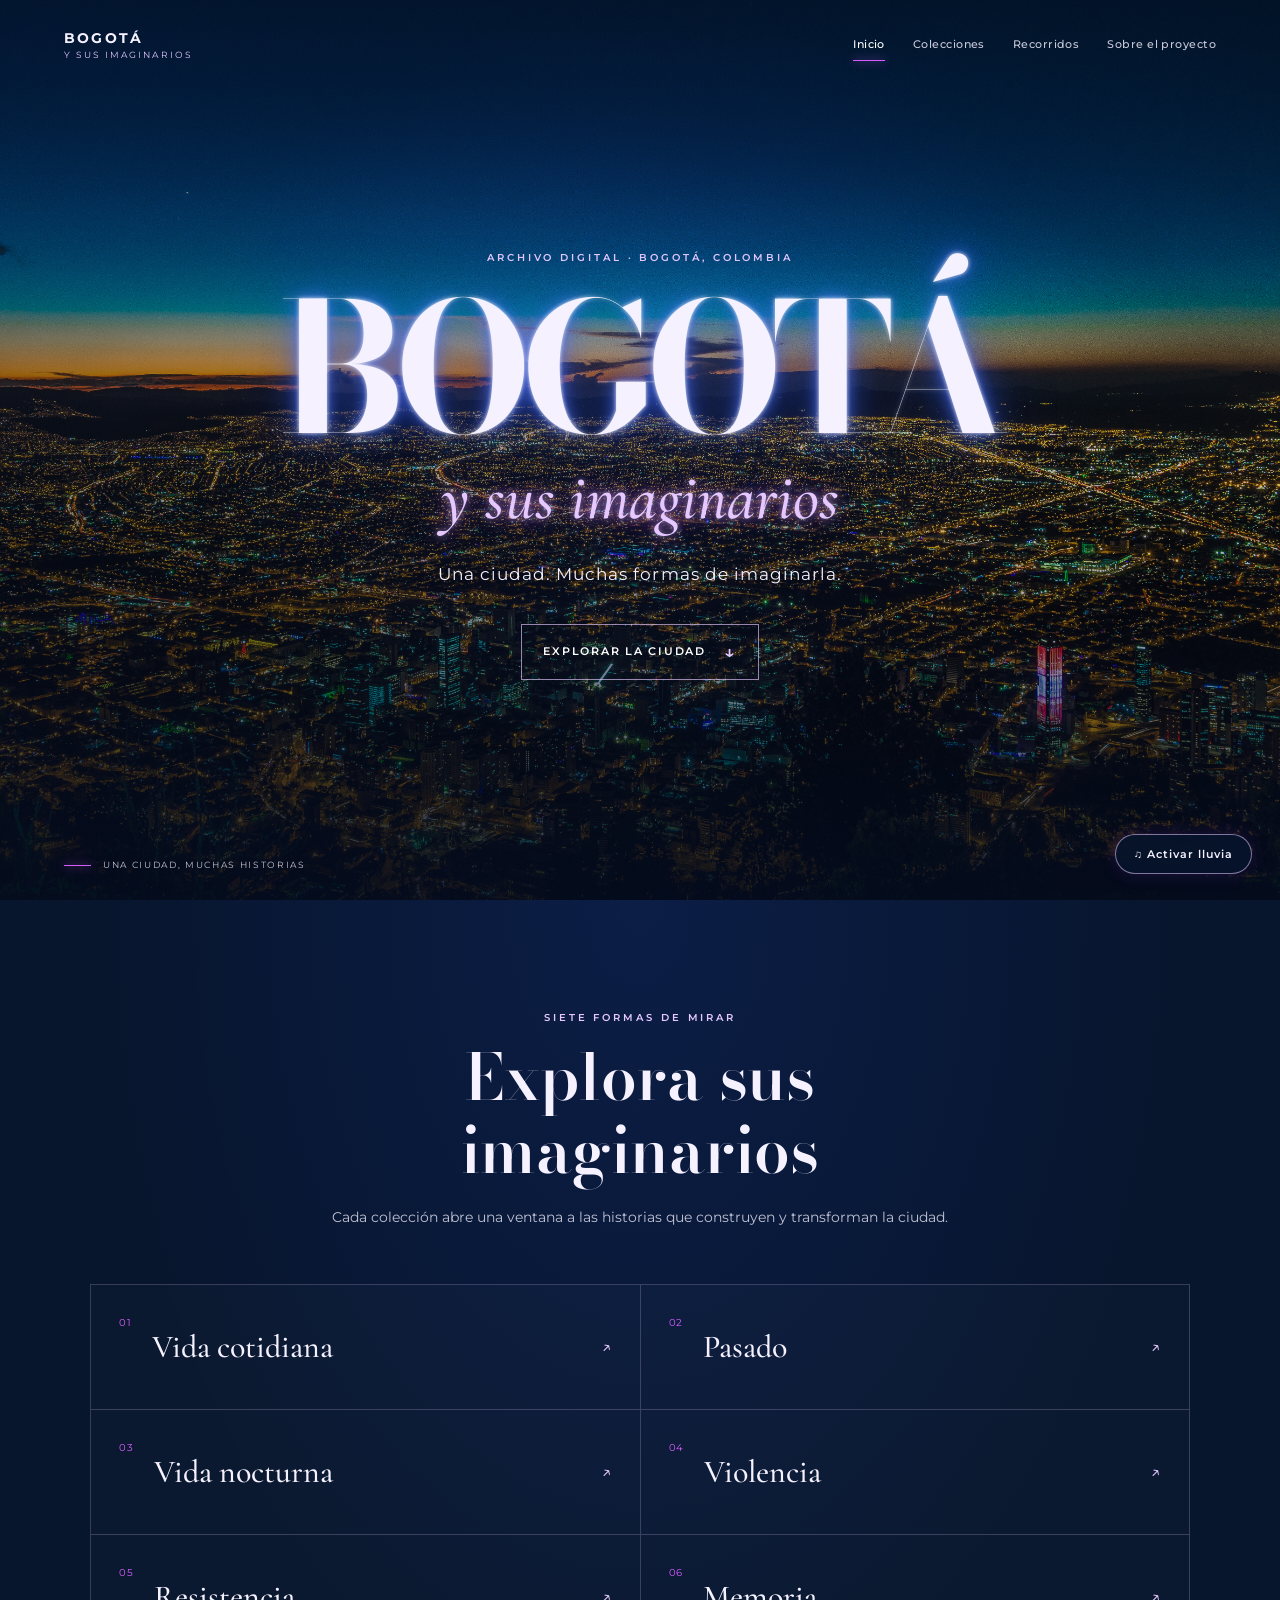
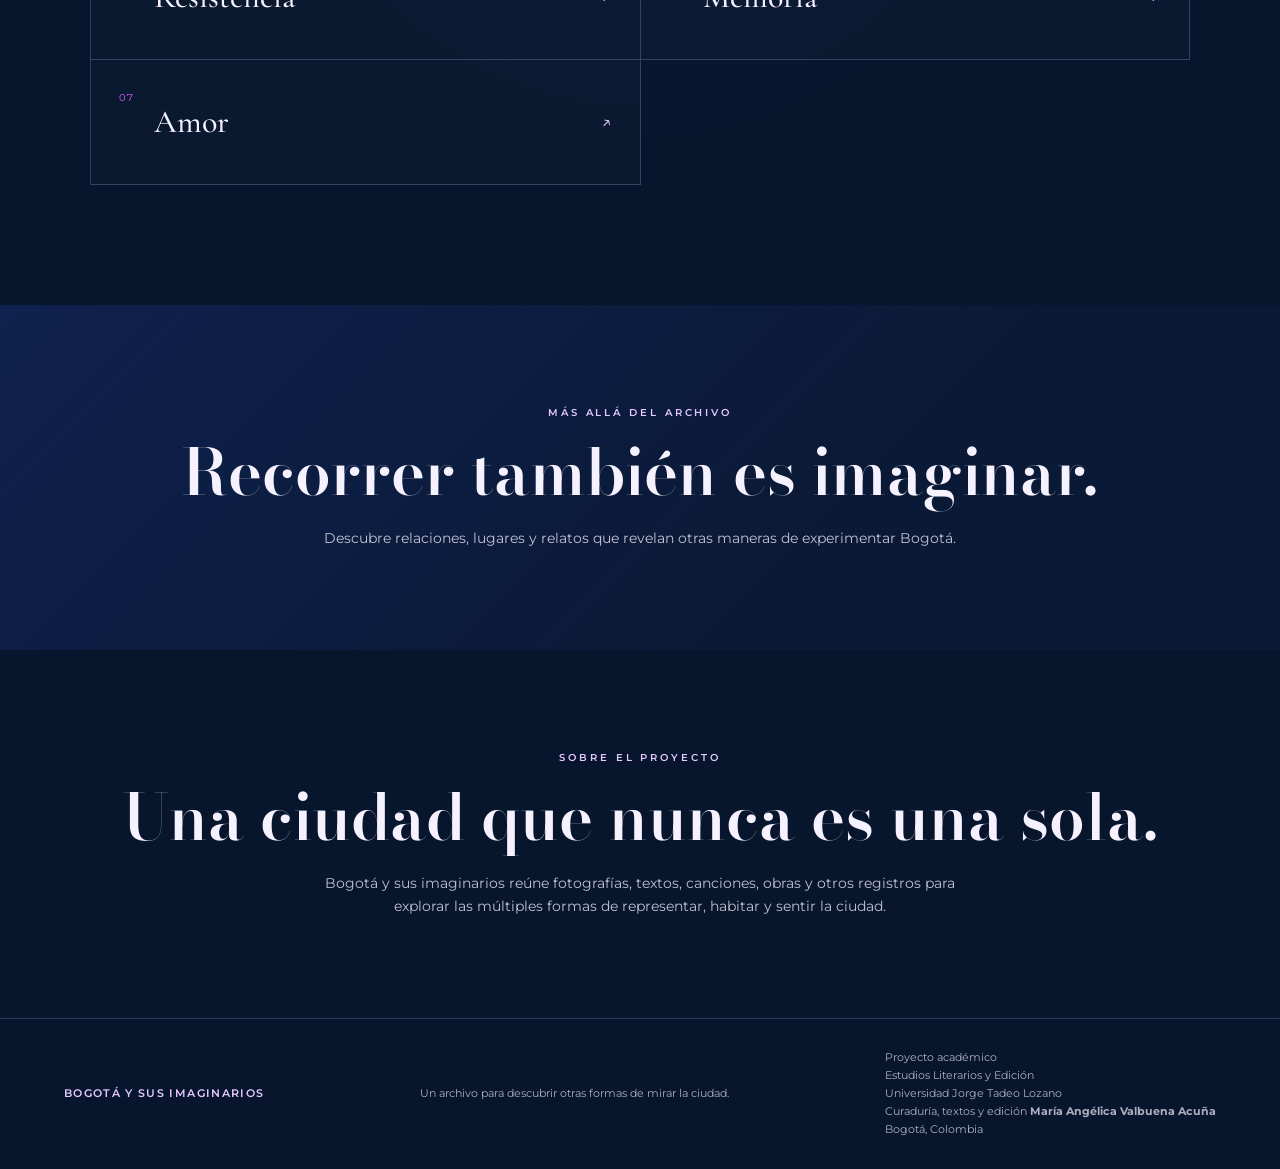
==== index.html @ 9faf03c3 "Update index.html" ====
<!DOCTYPE html>
<html lang="es">
<head>
    <meta charset="UTF-8">
    <meta name="viewport" content="width=device-width, initial-scale=1.0">

    <title>Bogotá y sus imaginarios</title>

    <meta name="description" content="Explora Bogotá a través de sus memorias, afectos, historias y formas de habitar la ciudad.">

    <link rel="stylesheet" href="style.css">
</head>

<body>

    <header class="encabezado">
        <a href="index.html" class="marca">
            BOGOTÁ <span>Y SUS IMAGINARIOS</span>
        </a>

        <nav class="navegacion" aria-label="Navegación principal">
            <a href="index.html" class="activo">Inicio</a>
            <a href="#colecciones">Colecciones</a>
            <a href="#recorridos">Recorridos</a>
            <a href="#proyecto">Sobre el proyecto</a>
        </nav>
    </header>

    <main>

        <section class="portada" aria-labelledby="titulo-principal">

            <div class="portada-contenido">

                <p class="etiqueta">ARCHIVO DIGITAL · BOGOTÁ, COLOMBIA</p>

                <h1 id="titulo-principal">BOGOTÁ</h1>

                <p class="subtitulo">y sus imaginarios</p>

                <p class="introduccion">
                    Una ciudad. Muchas formas de imaginarla.
                </p>

                <a href="#colecciones" class="explorar">
                    EXPLORAR LA CIUDAD
                    <span aria-hidden="true">↓</span>
                </a>

            </div>

            <div class="indicador">
                <span></span>
                UNA CIUDAD, MUCHAS HISTORIAS
            </div>

        </section>

        <section id="colecciones" class="seccion-colecciones">

            <div class="encabezado-seccion">
                <p class="etiqueta">SIETE FORMAS DE MIRAR</p>
                <h2>Explora sus imaginarios</h2>
                <p>
                    Cada colección abre una ventana a las historias
                    que construyen y transforman la ciudad.
                </p>
            </div>

            <div class="colecciones-grid">

                <a class="coleccion" href="vida-cotidiana.html">
                    <span class="numero">01</span>
                    <span class="nombre-coleccion">Vida cotidiana</span>
                    <span class="flecha" aria-hidden="true">↗</span>
                </a>

                <a class="coleccion" href="pasado.html">
                    <span class="numero">02</span>
                    <span class="nombre-coleccion">Pasado</span>
                    <span class="flecha" aria-hidden="true">↗</span>
                </a>

                <a class="coleccion" href="vida-nocturna.html">
                    <span class="numero">03</span>
                    <span class="nombre-coleccion">Vida nocturna</span>
                    <span class="flecha" aria-hidden="true">↗</span>
                </a>

                <a class="coleccion" href="violencia.html">
                    <span class="numero">04</span>
                    <span class="nombre-coleccion">Violencia</span>
                    <span class="flecha" aria-hidden="true">↗</span>
                </a>

                <a class="coleccion" href="resistencia.html">
                    <span class="numero">05</span>
                    <span class="nombre-coleccion">Resistencia</span>
                    <span class="flecha" aria-hidden="true">↗</span>
                </a>

                <a class="coleccion" <a href="memoria1.html" class="coleccion">
                    <span class="numero">06</span>
                    <span class="nombre-coleccion">Memoria</span>
                    <span class="flecha" aria-hidden="true">↗</span>
                </a>

                <a class="coleccion" href="https://bogotaysusimaginarios.omeka.net/collections/browse">
                    <span class="numero">07</span>
                    <span class="nombre-coleccion">Amor</span>
                    <span class="flecha" aria-hidden="true">↗</span>
                </a>

            </div>

        </section>

        <section id="recorridos" class="seccion-recorridos">
            <p class="etiqueta">MÁS ALLÁ DEL ARCHIVO</p>
            <h2>Recorrer también es imaginar.</h2>
            <p>
                Descubre relaciones, lugares y relatos que revelan
                otras maneras de experimentar Bogotá.
            </p>
        </section>

        <section id="proyecto" class="seccion-proyecto">
            <p class="etiqueta">SOBRE EL PROYECTO</p>
            <h2>Una ciudad que nunca es una sola.</h2>
            <p>
                Bogotá y sus imaginarios reúne fotografías, textos,
                canciones, obras y otros registros para explorar las
                múltiples formas de representar, habitar y sentir la ciudad.
            </p>
        </section>

    </main>

 <footer class="pie-pagina">
    <a href="index.html">BOGOTÁ Y SUS IMAGINARIOS</a>

    <p>Un archivo para descubrir otras formas de mirar la ciudad.</p>

    <div class="creditos">
        <p>Proyecto académico</p>
        <p>Estudios Literarios y Edición</p>
        <p>Universidad Jorge Tadeo Lozano</p>

        <p class="credito-autoria">
            <span>Curaduría, textos y edición</span>
            <strong>María Angélica Valbuena Acuña</strong>
        </p>

        <p class="ubicacion">Bogotá, Colombia</p>
    </div>
</footer>
<!-- Sonido ambiental de lluvia -->
<audio id="sonido-lluvia" loop>
    <source src="sonidos/lluvia-bogota.mp3" type="audio/mpeg">
    Tu navegador no puede reproducir este audio.
</audio>

<button id="boton-lluvia" class="boton-lluvia" type="button" aria-pressed="false">
    ♫ Activar lluvia
</button>

<script>
    const sonidoLluvia = document.getElementById('sonido-lluvia');
    const botonLluvia = document.getElementById('boton-lluvia');

    botonLluvia.addEventListener('click', async () => {
        if (sonidoLluvia.paused) {
            try {
                await sonidoLluvia.play();
                botonLluvia.textContent = '♫ Silenciar lluvia';
                botonLluvia.setAttribute('aria-pressed', 'true');
            } catch (error) {
                botonLluvia.textContent = 'No se pudo reproducir';
            }
        } else {
            sonidoLluvia.pause();
            botonLluvia.textContent = '♫ Activar lluvia';
            botonLluvia.setAttribute('aria-pressed', 'false');
        }
    });
</script>
</body>
</html>
---- style.css ----
@import url('https://fonts.googleapis.com/css2?family=Bodoni+Moda:wght@500;600;700;800&family=Cormorant+Garamond:ital,wght@1,400;1,500;1,600&family=Montserrat:wght@400;500;600;700&display=swap');

/* =========================
   1. PALETA Y CONFIGURACIÓN
========================= */

:root {
    --azul-noche: #07152D;
    --azul-electrico: #315BFF;
    --violeta: #A83CFF;
    --magenta: #D65CFF;
    --lila: #E5C8FF;
    --blanco-frio: #F5F1FF;
}

* {
    margin: 0;
    padding: 0;
    box-sizing: border-box;
}

html {
    scroll-behavior: smooth;
    scroll-padding-top: 90px;
}

body {
    background: var(--azul-noche);
    color: var(--blanco-frio);
    font-family: 'Montserrat', sans-serif;
    line-height: 1.6;
}

a {
    color: inherit;
    text-decoration: none;
}

::selection {
    background: var(--violeta);
    color: white;
}

/* =========================
   2. ENCABEZADO Y NAVEGACIÓN
========================= */

.encabezado {
    position: absolute;
    z-index: 10;
    top: 0;
    left: 0;
    width: 100%;
    padding: 28px 5%;
    display: flex;
    align-items: center;
    justify-content: space-between;
    gap: 30px;
}

.marca {
    display: flex;
    flex-direction: column;
    font-family: 'Montserrat', sans-serif;
    font-size: 0.85rem;
    font-weight: 700;
    letter-spacing: 0.16em;
    line-height: 1.5;
}

.marca span {
    font-size: 0.58rem;
    font-weight: 400;
    letter-spacing: 0.22em;
    color: var(--lila);
}

.navegacion {
    display: flex;
    align-items: center;
    gap: 28px;
}

.navegacion a {
    position: relative;
    font-size: 0.7rem;
    font-weight: 500;
    letter-spacing: 0.04em;
    color: var(--blanco-frio);
    opacity: 0.82;
    transition: color 0.3s ease, opacity 0.3s ease;
}

.navegacion a:hover,
.navegacion a.activo {
    color: white;
    opacity: 1;
}

.navegacion a::after {
    content: '';
    position: absolute;
    bottom: -7px;
    left: 0;
    width: 0;
    height: 1px;
    background: var(--magenta);
    box-shadow: 0 0 8px var(--magenta);
    transition: width 0.3s ease;
}

.navegacion a:hover::after,
.navegacion a.activo::after {
    width: 100%;
}

/* =========================
   3. PORTADA PRINCIPAL
========================= */

.portada {
    position: relative;
    isolation: isolate;
    min-height: 720px;
    height: 100svh;
    max-height: 1100px;
    overflow: hidden;
    display: flex;
    align-items: center;
    justify-content: center;
    padding: 130px 5% 100px;
    background-color: var(--azul-noche);

    /* Sustituiremos esta ruta por el archivo
       de la fotografía que guardes en GitHub. */
    background-image:
        linear-gradient(
            180deg,
            rgba(4, 12, 31, 0.48) 0%,
            rgba(4, 12, 31, 0.15) 38%,
            rgba(4, 12, 31, 0.32) 65%,
            rgba(4, 12, 31, 0.88) 100%
        ),
        linear-gradient(
            90deg,
            rgba(4, 12, 31, 0.30),
            transparent 75%
        ),
        url("imgs/portada.jpg");

    background-position: center, center, center 55%;
    background-repeat: no-repeat;
    background-size: cover;
}

.portada::before {
    content: '';
    position: absolute;
    z-index: -1;
    inset: 0;
    pointer-events: none;
    background:
        radial-gradient(
            ellipse at 50% 43%,
            rgba(49, 91, 255, 0.10),
            transparent 52%
        );
}

.portada-contenido {
    position: relative;
    width: 100%;
    max-width: 1200px;
    text-align: center;
    animation: aparecer 1.2s ease both;
}

.etiqueta {
    font-size: 0.65rem;
    font-weight: 600;
    letter-spacing: 0.28em;
    text-transform: uppercase;
    color: var(--lila);
}

.portada .etiqueta {
    margin-bottom: 16px;
}

/* =========================
   4. TÍTULO Y LUMINOSIDAD
========================= */

.portada h1 {
    font-family: 'Bodoni Moda', serif;
    font-size: clamp(5rem, 14vw, 13rem);
    font-weight: 700;
    line-height: 0.95;
    letter-spacing: -0.055em;
    color: #F5F1FF;

    text-shadow:
        0 0 4px rgba(255, 255, 255, 0.85),
        0 0 14px rgba(85, 123, 255, 0.8),
        0 0 35px rgba(49, 91, 255, 0.6),
        0 0 75px rgba(49, 91, 255, 0.25);
}

.subtitulo {
    margin-top: 10px;
    font-family: 'Cormorant Garamond', serif;
    font-size: clamp(2.2rem, 5vw, 4.8rem);
    font-style: italic;
    font-weight: 500;
    line-height: 1.1;
    color: var(--lila);

    text-shadow:
        0 0 7px rgba(229, 200, 255, 0.6),
        0 0 20px rgba(214, 92, 255, 0.55),
        0 0 42px rgba(168, 60, 255, 0.3);
}

.introduccion {
    margin-top: 28px;
    font-size: clamp(0.85rem, 1.4vw, 1.05rem);
    letter-spacing: 0.06em;
    color: var(--blanco-frio);
    text-shadow: 0 2px 12px rgba(0, 0, 0, 0.8);
}

.explorar {
    display: inline-flex;
    align-items: center;
    gap: 18px;
    margin-top: 36px;
    padding: 13px 21px;
    border: 1px solid rgba(229, 200, 255, 0.65);
    color: white;
    font-size: 0.68rem;
    font-weight: 600;
    letter-spacing: 0.16em;
    transition:
        background 0.3s ease,
        border-color 0.3s ease,
        box-shadow 0.3s ease,
        transform 0.3s ease;
}

.explorar span {
    font-size: 1.1rem;
    color: var(--lila);
}

.explorar:hover {
    background: rgba(49, 91, 255, 0.18);
    border-color: var(--magenta);
    box-shadow: 0 0 24px rgba(49, 91, 255, 0.28);
    transform: translateY(-3px);
}

.indicador {
    position: absolute;
    bottom: 27px;
    left: 5%;
    display: flex;
    align-items: center;
    gap: 12px;
    font-size: 0.58rem;
    letter-spacing: 0.18em;
    color: rgba(245, 241, 255, 0.8);
}

.indicador span {
    display: block;
    width: 27px;
    height: 1px;
    background: var(--magenta);
    box-shadow: 0 0 8px var(--magenta);
}

/* =========================
   5. COLECCIONES
========================= */

.seccion-colecciones {
    position: relative;
    padding: 110px 7% 120px;
    background:
        radial-gradient(
            ellipse at 50% 0%,
            rgba(49, 91, 255, 0.12),
            transparent 60%
        ),
        var(--azul-noche);
}

.encabezado-seccion {
    max-width: 720px;
    margin: 0 auto 55px;
    text-align: center;
}

.encabezado-seccion h2,
.seccion-recorridos h2,
.seccion-proyecto h2 {
    margin-top: 14px;
    font-family: 'Bodoni Moda', serif;
    font-size: clamp(2.2rem, 5vw, 4rem);
    font-weight: 600;
    line-height: 1.15;
}

.encabezado-seccion > p:last-child,
.seccion-recorridos > p:last-child,
.seccion-proyecto > p:last-child {
    margin-top: 18px;
    color: rgba(245, 241, 255, 0.78);
    font-size: 0.9rem;
}

.colecciones-grid {
    display: grid;
    grid-template-columns: repeat(2, minmax(0, 1fr));
    max-width: 1100px;
    margin: 0 auto;
    border-top: 1px solid rgba(229, 200, 255, 0.22);
    border-left: 1px solid rgba(229, 200, 255, 0.22);
}

.coleccion {
    position: relative;
    min-height: 125px;
    padding: 25px 28px;
    display: flex;
    align-items: center;
    gap: 20px;
    border-right: 1px solid rgba(229, 200, 255, 0.22);
    border-bottom: 1px solid rgba(229, 200, 255, 0.22);
    background: rgba(255, 255, 255, 0.015);
    transition:
        background 0.3s ease,
        box-shadow 0.3s ease;
}

.coleccion:hover {
    background: rgba(49, 91, 255, 0.12);
    box-shadow: inset 0 0 25px rgba(49, 91, 255, 0.08);
}

.numero {
    align-self: flex-start;
    padding-top: 5px;
    font-size: 0.62rem;
    letter-spacing: 0.1em;
    color: var(--magenta);
}

.nombre-coleccion {
    font-family: 'Cormorant Garamond', serif;
    font-size: clamp(1.4rem, 2.5vw, 2rem);
    font-weight: 500;
}

.flecha {
    margin-left: auto;
    color: var(--lila);
    font-size: 1.1rem;
    transition: transform 0.3s ease, color 0.3s ease;
}

.coleccion:hover .flecha {
    color: white;
    transform: translate(3px, -3px);
}

/* =========================
   6. RECORRIDOS Y PROYECTO
========================= */

.seccion-recorridos,
.seccion-proyecto {
    padding: 100px 8%;
    text-align: center;
}

.seccion-recorridos {
    background:
        linear-gradient(
            135deg,
            rgba(49, 91, 255, 0.12),
            transparent 65%
        ),
        #0A1935;
}

.seccion-recorridos > p:last-child,
.seccion-proyecto > p:last-child {
    max-width: 650px;
    margin-right: auto;
    margin-left: auto;
}

.seccion-proyecto {
    background: var(--azul-noche);
}

/* =========================
   7. PIE DE PÁGINA
========================= */

.pie-pagina {
    padding: 30px 5%;
    border-top: 1px solid rgba(229, 200, 255, 0.18);
    display: flex;
    align-items: center;
    justify-content: space-between;
    gap: 20px;
    flex-wrap: wrap;
    color: rgba(245, 241, 255, 0.7);
    font-size: 0.7rem;
}

.pie-pagina a {
    font-weight: 600;
    letter-spacing: 0.12em;
    color: var(--lila);
}

/* =========================
   8. ANIMACIÓN Y ACCESIBILIDAD
========================= */

@keyframes aparecer {
    from {
        opacity: 0;
        transform: translateY(18px);
    }

    to {
        opacity: 1;
        transform: translateY(0);
    }
}

@media (prefers-reduced-motion: reduce) {
    *,
    *::before,
    *::after {
        scroll-behavior: auto !important;
        animation: none !important;
        transition: none !important;
    }
}

/* =========================
   9. DISEÑO PARA TABLET Y MÓVIL
========================= */

@media (max-width: 850px) {
    .encabezado {
        align-items: flex-start;
        flex-direction: column;
        gap: 20px;
        padding: 22px 5%;
    }

    .navegacion {
        flex-wrap: wrap;
        gap: 13px 22px;
    }

    .navegacion a {
        font-size: 0.65rem;
    }

    .portada {
        min-height: 680px;
        padding-top: 170px;
        background-position: center, center, 58% center;
    }

    .portada h1 {
        font-size: clamp(4rem, 15vw, 8rem);
    }

    .colecciones-grid {
        grid-template-columns: 1fr;
    }

    .seccion-colecciones {
        padding: 80px 5%;
    }
}

@media (max-width: 480px) {
    .marca {
        font-size: 0.78rem;
    }

    .marca span {
        font-size: 0.52rem;
    }

    .navegacion {
        gap: 12px 16px;
    }

    .portada {
        min-height: 650px;
        height: 92svh;
        padding-right: 5%;
        padding-left: 5%;
        background-position: center, center, 60% center;
    }

    .portada h1 {
        font-size: clamp(3.5rem, 16vw, 5.5rem);
        letter-spacing: -0.06em;
    }

    .subtitulo {
        font-size: clamp(2rem, 8vw, 2.8rem);
    }

    .portada .etiqueta {
        font-size: 0.55rem;
        letter-spacing: 0.16em;
    }

    .introduccion {
        font-size: 0.8rem;
    }

    .indicador {
        left: 5%;
        font-size: 0.5rem;
    }

    .coleccion {
        min-height: 100px;
        padding: 20px 17px;
        gap: 14px;
    }

    .pie-pagina {
        flex-direction: column;
        align-items: flex-start;
    }
}
/* Botón para activar y silenciar la lluvia */
.boton-lluvia {
    position: fixed;
    right: 28px;
    bottom: 26px;
    z-index: 1000;

    padding: 12px 18px;
    border: 1px solid rgba(229, 200, 255, 0.55);
    border-radius: 30px;

    background: rgba(7, 21, 45, 0.85);
    color: #F5F1FF;

    font-family: 'Montserrat', sans-serif;
    font-size: 11px;
    font-weight: 600;
    letter-spacing: 1px;

    cursor: pointer;
    backdrop-filter: blur(10px);
    box-shadow: 0 0 18px rgba(168, 60, 255, 0.15);

    transition: background 0.3s ease,
                box-shadow 0.3s ease,
                border-color 0.3s ease;
}

.boton-lluvia:hover {
    background: rgba(49, 91, 255, 0.25);
    border-color: #D65CFF;
    box-shadow: 0 0 22px rgba(168, 60, 255, 0.35);
}

.boton-lluvia:focus-visible {
    outline: 2px solid #E5C8FF;
    outline-offset: 4px;
}

@media (max-width: 600px) {
    .boton-lluvia {
        right: 16px;
        bottom: 16px;
        padding: 11px 15px;
        font-size: 10px;
    }
}
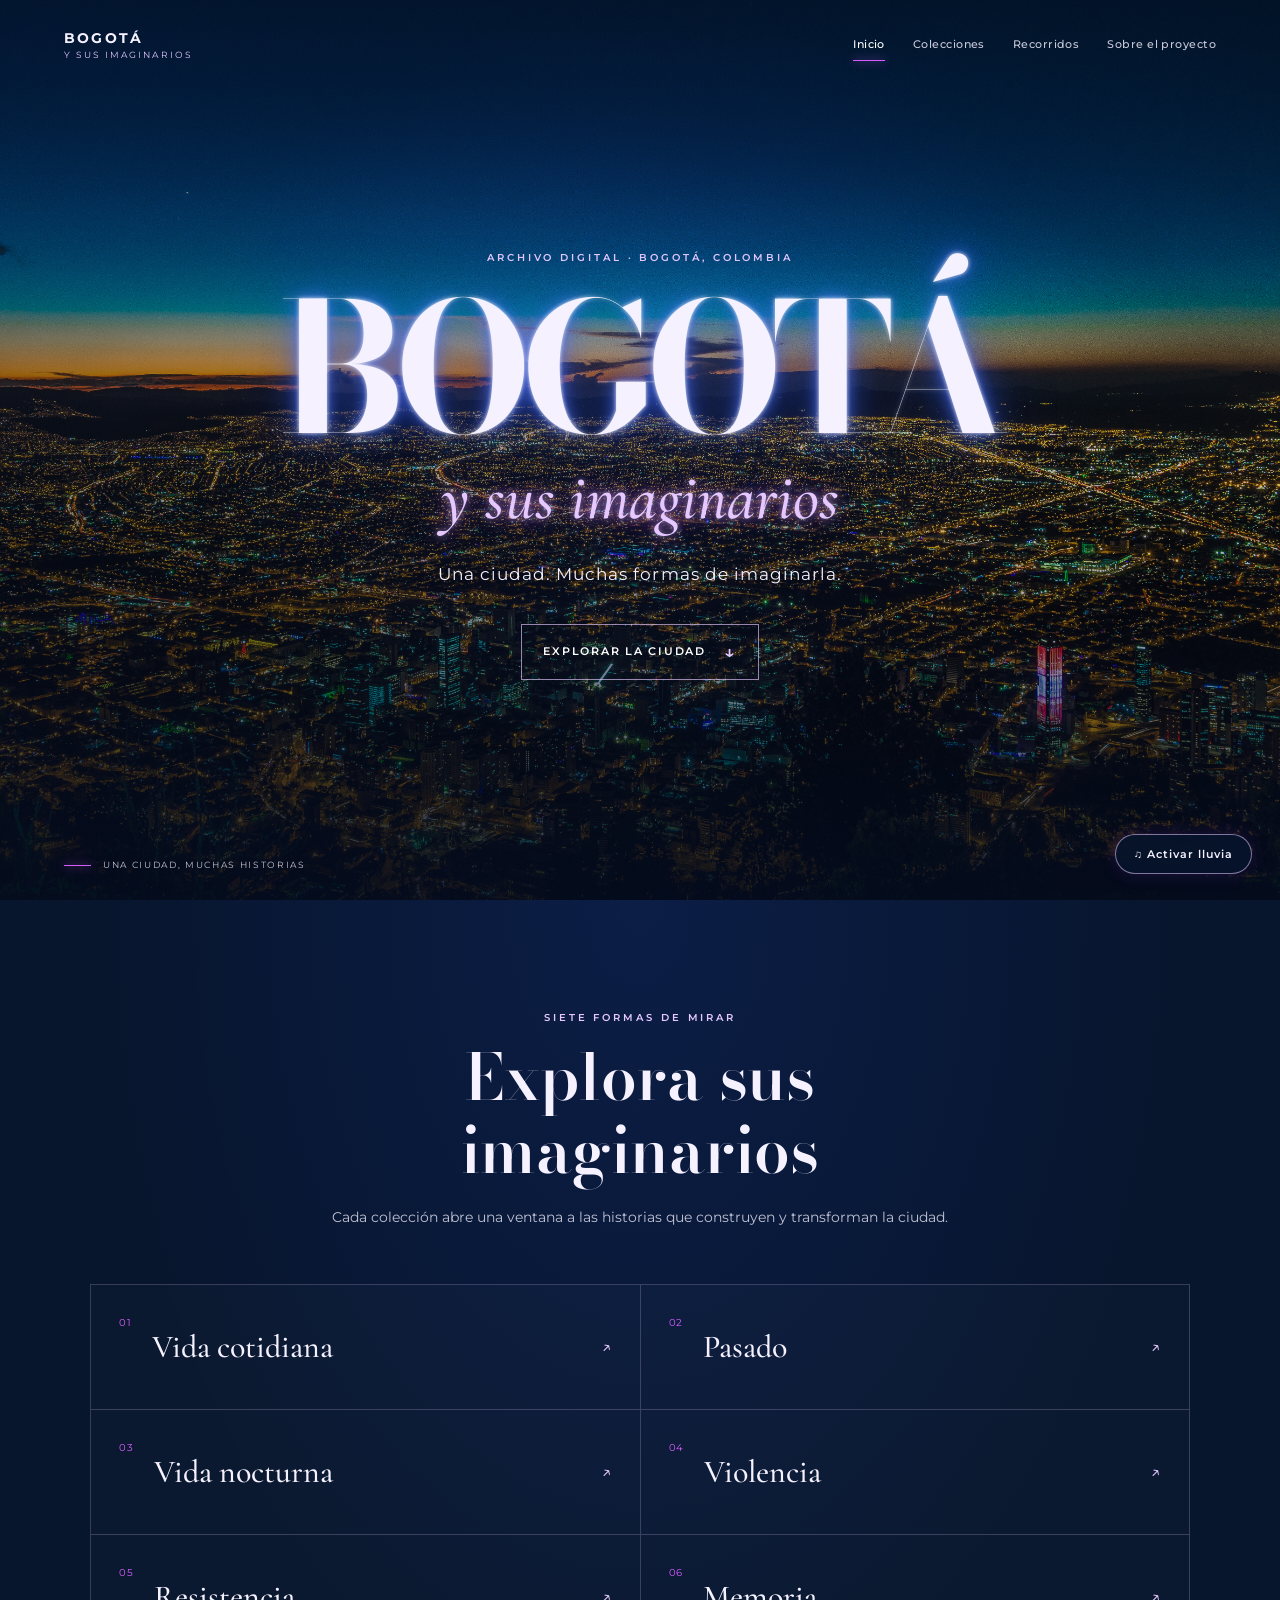
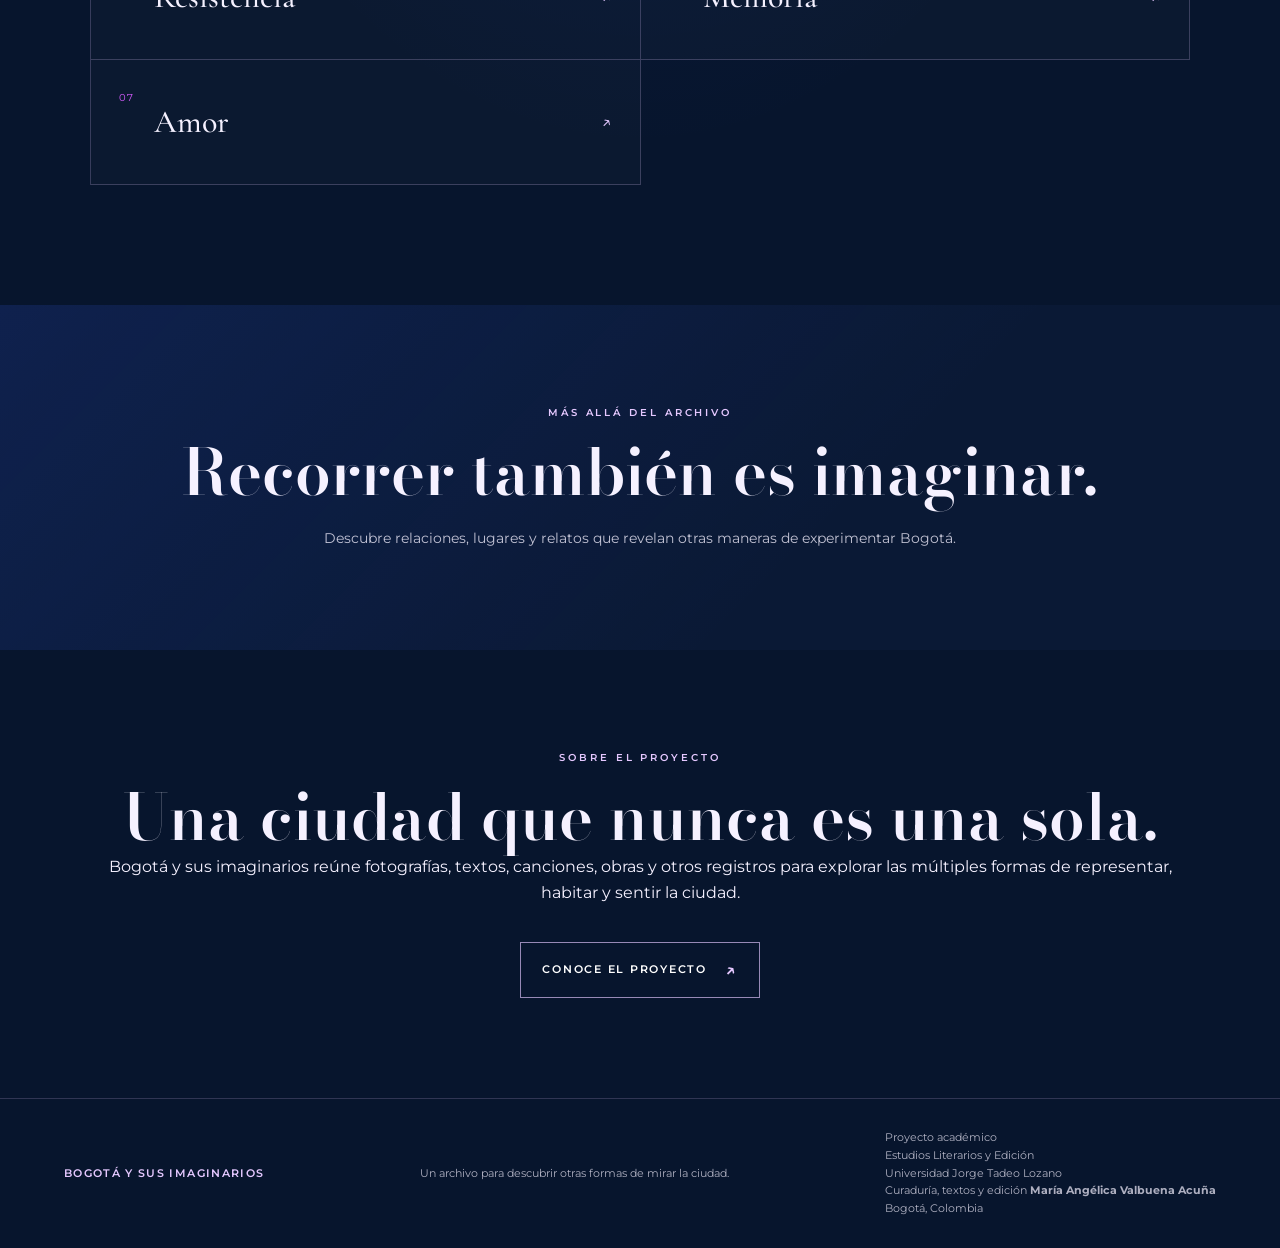
==== commit 4c0fb667: "Update index.html" ====
--- a/index.html
+++ b/index.html
@@ -23,7 +23,7 @@
             <a href="index.html" class="activo">Inicio</a>
             <a href="#colecciones">Colecciones</a>
             <a href="#recorridos">Recorridos</a>
-            <a href="#proyecto">Sobre el proyecto</a>
+            <a href="sobre-el-proyecto.html">Sobre el proyecto</a>
         </nav>
     </header>
 
@@ -100,13 +100,13 @@
                     <span class="flecha" aria-hidden="true">↗</span>
                 </a>
 
-                <a class="coleccion" <a href="memoria1.html" class="coleccion">
+                <a class="coleccion" href="memoria.html">
                     <span class="numero">06</span>
                     <span class="nombre-coleccion">Memoria</span>
                     <span class="flecha" aria-hidden="true">↗</span>
                 </a>
 
-                <a class="coleccion" href="https://bogotaysusimaginarios.omeka.net/collections/browse">
+                <a class="coleccion" href="amor.html">
                     <span class="numero">07</span>
                     <span class="nombre-coleccion">Amor</span>
                     <span class="flecha" aria-hidden="true">↗</span>
@@ -125,15 +125,20 @@
             </p>
         </section>
 
-        <section id="proyecto" class="seccion-proyecto">
-            <p class="etiqueta">SOBRE EL PROYECTO</p>
-            <h2>Una ciudad que nunca es una sola.</h2>
-            <p>
-                Bogotá y sus imaginarios reúne fotografías, textos,
-                canciones, obras y otros registros para explorar las
-                múltiples formas de representar, habitar y sentir la ciudad.
-            </p>
-        </section>
+       <section id="proyecto" class="seccion-proyecto">
+    <p class="etiqueta">SOBRE EL PROYECTO</p>
+    <h2>Una ciudad que nunca es una sola.</h2>
+    <p>
+        Bogotá y sus imaginarios reúne fotografías, textos,
+        canciones, obras y otros registros para explorar las
+        múltiples formas de representar, habitar y sentir la ciudad.
+    </p>
+
+    <a href="sobre-el-proyecto.html" class="explorar">
+        CONOCE EL PROYECTO
+        <span aria-hidden="true">↗</span>
+    </a>
+</section>
 
     </main>
 
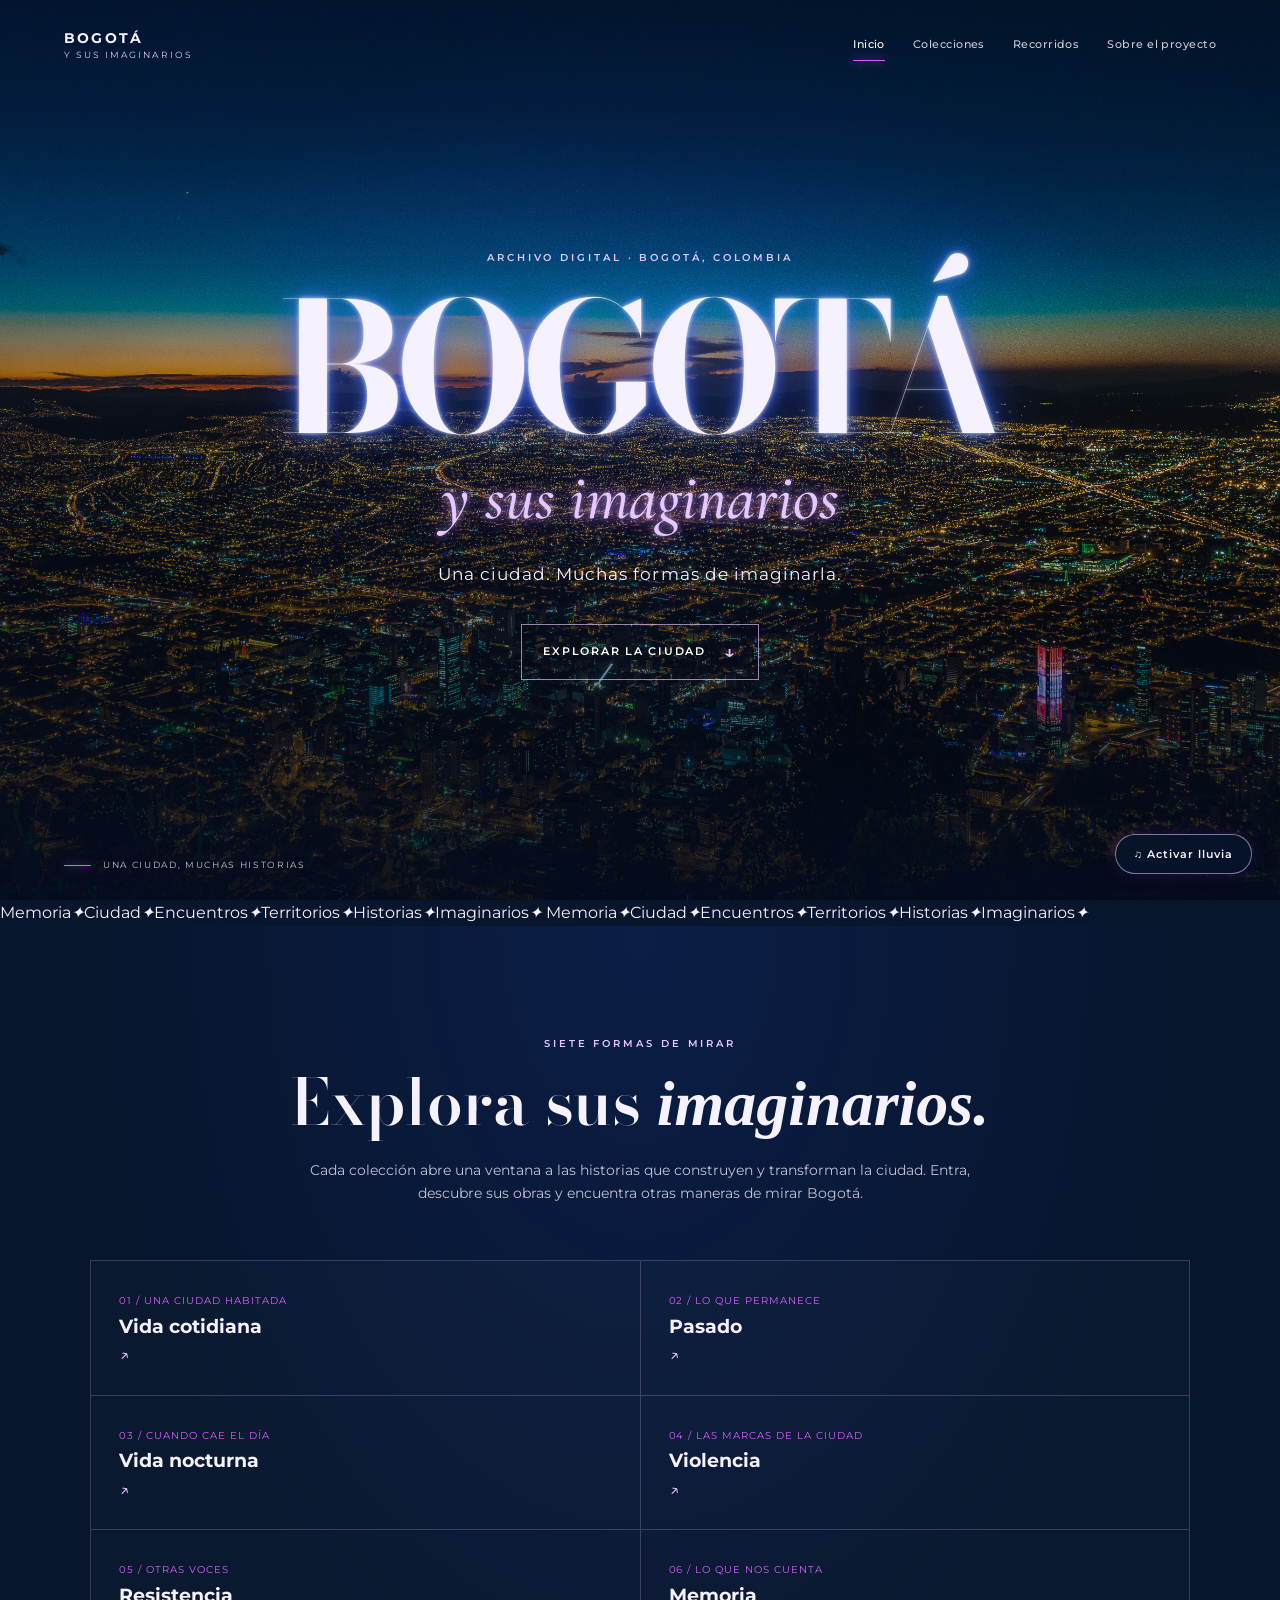
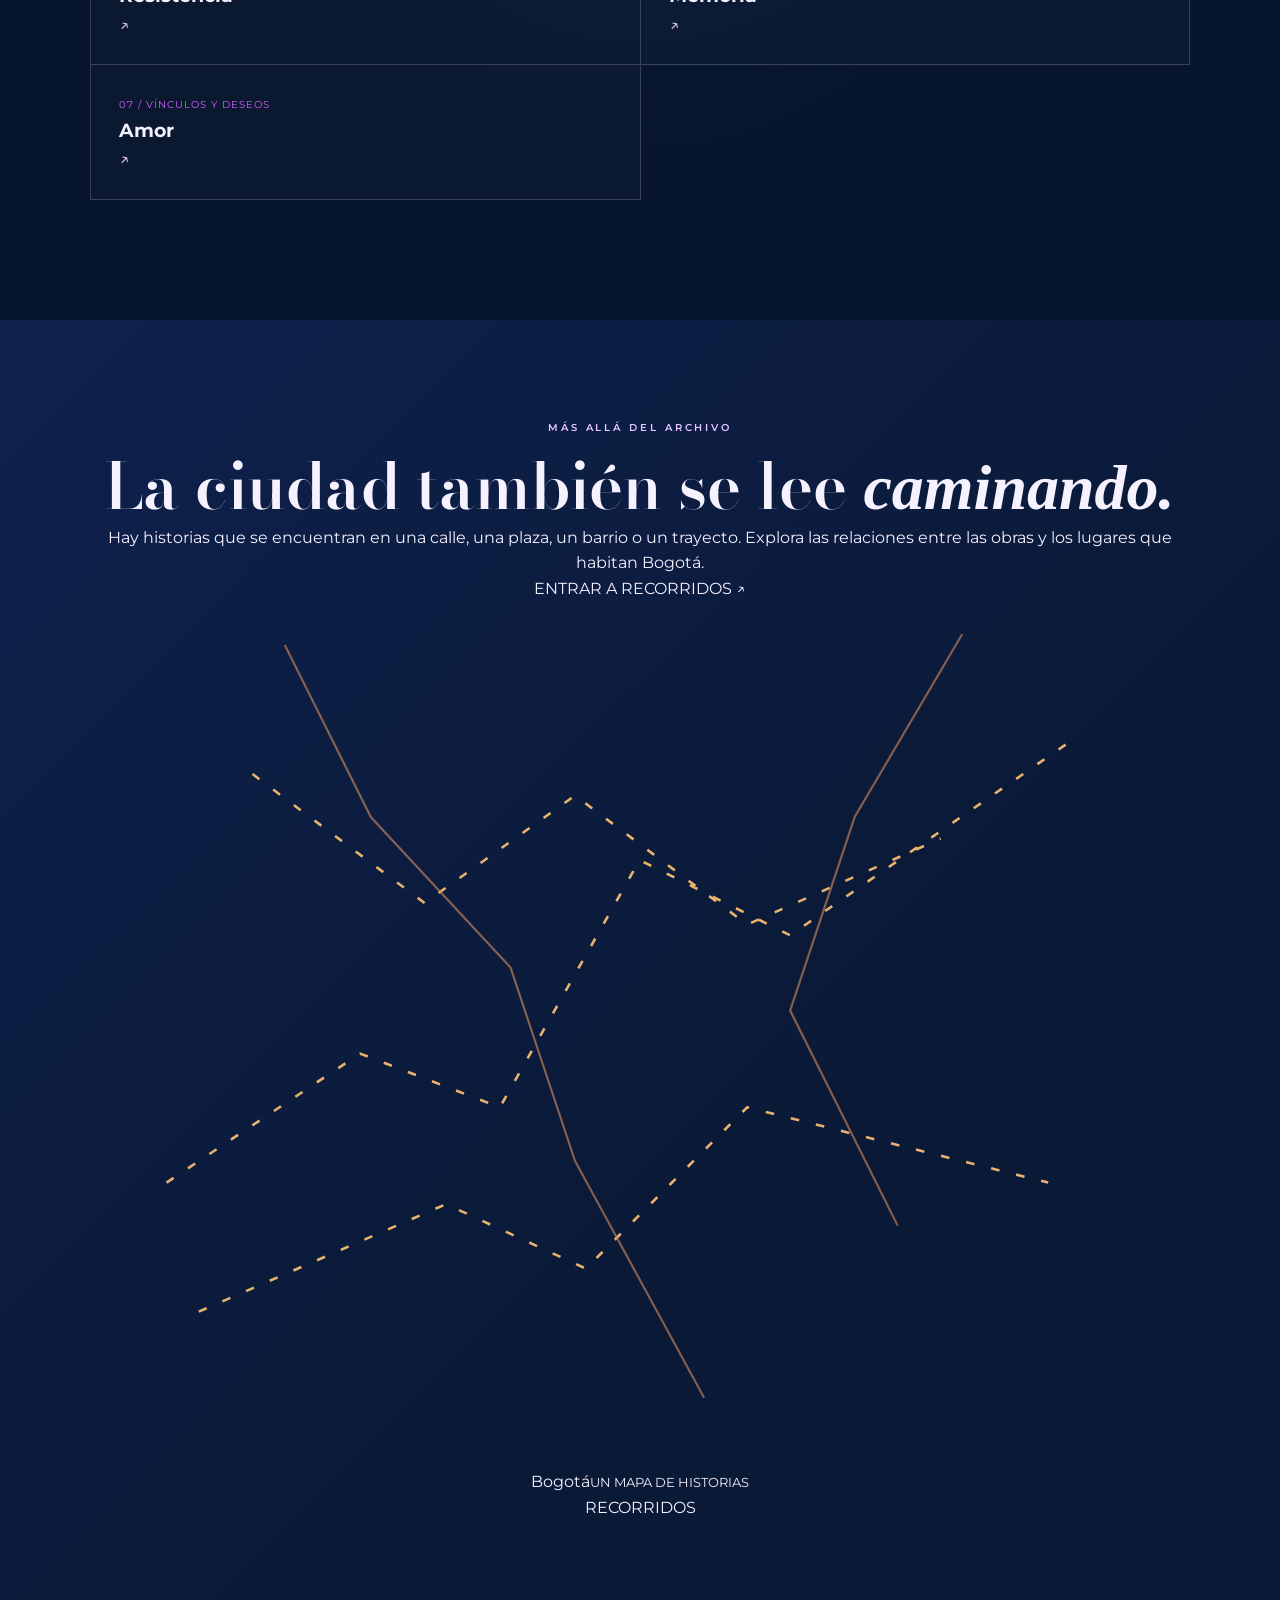
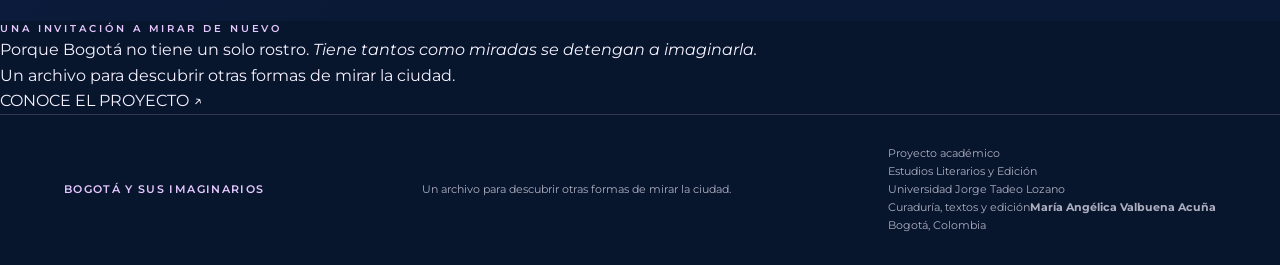
==== commit f6c8fe77: "Update index.html" ====
--- a/index.html
+++ b/index.html
@@ -1,194 +1,170 @@
-
 <!DOCTYPE html>
 <html lang="es">
 <head>
     <meta charset="UTF-8">
     <meta name="viewport" content="width=device-width, initial-scale=1.0">
-
     <title>Bogotá y sus imaginarios</title>
-
     <meta name="description" content="Explora Bogotá a través de sus memorias, afectos, historias y formas de habitar la ciudad.">
-
     <link rel="stylesheet" href="style.css">
 </head>
-
 <body>
 
-    <header class="encabezado">
-        <a href="index.html" class="marca">
-            BOGOTÁ <span>Y SUS IMAGINARIOS</span>
-        </a>
+<header class="encabezado">
+    <a href="index.html" class="marca">BOGOTÁ <span>Y SUS IMAGINARIOS</span></a>
 
-        <nav class="navegacion" aria-label="Navegación principal">
-            <a href="index.html" class="activo">Inicio</a>
-            <a href="#colecciones">Colecciones</a>
-            <a href="#recorridos">Recorridos</a>
-            <a href="sobre-el-proyecto.html">Sobre el proyecto</a>
-        </nav>
-    </header>
+    <nav class="navegacion" aria-label="Navegación principal">
+        <a href="index.html" class="activo">Inicio</a>
+        <a href="#colecciones">Colecciones</a>
+        <a href="recorridos.html">Recorridos</a>
+        <a href="sobre-el-proyecto.html">Sobre el proyecto</a>
+    </nav>
 
-    <main>
+    <button id="boton-lluvia" class="boton-lluvia" type="button" aria-pressed="false">
+        <span aria-hidden="true">♫</span> <span class="texto-lluvia">Activar lluvia</span>
+    </button>
+</header>
 
-        <section class="portada" aria-labelledby="titulo-principal">
+<main>
+    <section class="portada" aria-labelledby="titulo-principal">
+        <div class="portada-contenido">
+            <p class="etiqueta">ARCHIVO DIGITAL · BOGOTÁ, COLOMBIA</p>
+            <h1 id="titulo-principal">BOGOTÁ</h1>
+            <p class="subtitulo">y sus imaginarios</p>
+            <p class="introduccion">Una ciudad. Muchas formas de imaginarla.</p>
+            <a href="#colecciones" class="explorar">EXPLORAR LA CIUDAD <span aria-hidden="true">↓</span></a>
+        </div>
+        <div class="indicador"><span></span> UNA CIUDAD, MUCHAS HISTORIAS</div>
+    </section>
 
-            <div class="portada-contenido">
+    <div class="franja-palabras" aria-hidden="true">
+        <div class="franja-contenido">
+            <span>Memoria</span><i>✦</i><span>Ciudad</span><i>✦</i><span>Encuentros</span><i>✦</i><span>Territorios</span><i>✦</i><span>Historias</span><i>✦</i><span>Imaginarios</span><i>✦</i>
+            <span>Memoria</span><i>✦</i><span>Ciudad</span><i>✦</i><span>Encuentros</span><i>✦</i><span>Territorios</span><i>✦</i><span>Historias</span><i>✦</i><span>Imaginarios</span><i>✦</i>
+        </div>
+    </div>
 
-                <p class="etiqueta">ARCHIVO DIGITAL · BOGOTÁ, COLOMBIA</p>
-
-                <h1 id="titulo-principal">BOGOTÁ</h1>
-
-                <p class="subtitulo">y sus imaginarios</p>
-
-                <p class="introduccion">
-                    Una ciudad. Muchas formas de imaginarla.
-                </p>
-
-                <a href="#colecciones" class="explorar">
-                    EXPLORAR LA CIUDAD
-                    <span aria-hidden="true">↓</span>
-                </a>
-
-            </div>
-
-            <div class="indicador">
-                <span></span>
-                UNA CIUDAD, MUCHAS HISTORIAS
-            </div>
-
-        </section>
-
-        <section id="colecciones" class="seccion-colecciones">
-
-            <div class="encabezado-seccion">
-                <p class="etiqueta">SIETE FORMAS DE MIRAR</p>
-                <h2>Explora sus imaginarios</h2>
-                <p>
-                    Cada colección abre una ventana a las historias
-                    que construyen y transforman la ciudad.
-                </p>
+    <section id="colecciones" class="seccion-colecciones">
+        <div class="contenedor">
+            <div class="encabezado-seccion aparecer">
+                <div>
+                    <p class="etiqueta">SIETE FORMAS DE MIRAR</p>
+                    <h2>Explora sus <em>imaginarios.</em></h2>
+                </div>
+                <p class="texto-intro-seccion">Cada colección abre una ventana a las historias que construyen y transforman la ciudad. Entra, descubre sus obras y encuentra otras maneras de mirar Bogotá.</p>
             </div>
 
             <div class="colecciones-grid">
+                <a class="coleccion coleccion-1 aparecer" href="vida-cotidiana.html" data-palabra="Ritmos">
+                    <div class="contenido-coleccion"><div><span class="numero">01 / UNA CIUDAD HABITADA</span><h3>Vida cotidiana</h3></div><span class="flecha" aria-hidden="true">↗</span></div>
+                </a>
+                <a class="coleccion coleccion-2 aparecer" href="pasado.html" data-palabra="Huellas">
+                    <div class="contenido-coleccion"><div><span class="numero">02 / LO QUE PERMANECE</span><h3>Pasado</h3></div><span class="flecha" aria-hidden="true">↗</span></div>
+                </a>
+                <a class="coleccion coleccion-3 aparecer" href="vida-nocturna.html" data-palabra="Noche">
+                    <div class="contenido-coleccion"><div><span class="numero">03 / CUANDO CAE EL DÍA</span><h3>Vida nocturna</h3></div><span class="flecha" aria-hidden="true">↗</span></div>
+                </a>
+                <a class="coleccion coleccion-4 aparecer" href="violencia.html" data-palabra="Heridas">
+                    <div class="contenido-coleccion"><div><span class="numero">04 / LAS MARCAS DE LA CIUDAD</span><h3>Violencia</h3></div><span class="flecha" aria-hidden="true">↗</span></div>
+                </a>
+                <a class="coleccion coleccion-5 aparecer" href="resistencia.html" data-palabra="Fuerza">
+                    <div class="contenido-coleccion"><div><span class="numero">05 / OTRAS VOCES</span><h3>Resistencia</h3></div><span class="flecha" aria-hidden="true">↗</span></div>
+                </a>
+                <a class="coleccion coleccion-6 aparecer" href="memoria.html" data-palabra="Recuerdo">
+                    <div class="contenido-coleccion"><div><span class="numero">06 / LO QUE NOS CUENTA</span><h3>Memoria</h3></div><span class="flecha" aria-hidden="true">↗</span></div>
+                </a>
+                <a class="coleccion coleccion-7 aparecer" href="amor.html" data-palabra="Afectos">
+                    <div class="contenido-coleccion"><div><span class="numero">07 / VÍNCULOS Y DESEOS</span><h3>Amor</h3></div><span class="flecha" aria-hidden="true">↗</span></div>
+                </a>
+            </div>
+        </div>
+    </section>
 
-                <a class="coleccion" href="vida-cotidiana.html">
-                    <span class="numero">01</span>
-                    <span class="nombre-coleccion">Vida cotidiana</span>
-                    <span class="flecha" aria-hidden="true">↗</span>
-                </a>
+    <section id="recorridos" class="seccion-recorridos">
+        <div class="contenedor recorridos-contenido">
+            <div class="texto-recorridos aparecer">
+                <p class="etiqueta">MÁS ALLÁ DEL ARCHIVO</p>
+                <h2>La ciudad también se lee <em>caminando.</em></h2>
+                <p>Hay historias que se encuentran en una calle, una plaza, un barrio o un trayecto. Explora las relaciones entre las obras y los lugares que habitan Bogotá.</p>
+                <a href="recorridos.html" class="enlace-redondo">ENTRAR A RECORRIDOS <span aria-hidden="true">↗</span></a>
+            </div>
+            <div class="mapa-abstracto" aria-label="Representación abstracta de un mapa de Bogotá con puntos luminosos">
+                <svg class="lineas-mapa" viewBox="0 0 500 400" fill="none" aria-hidden="true">
+                    <path d="M30 270L120 210 185 235 250 120 320 155 450 65M45 330L160 280 225 310 300 235 440 270M70 80L150 140 220 90 300 150 390 110" stroke="#e9b36f" stroke-width="1.2" stroke-dasharray="4 8"/>
+                    <path d="M85 20L125 100 190 170 220 260 280 370M400 15L350 100 320 190 370 290" stroke="#d58e61" stroke-width="1" opacity=".6"/>
+                </svg>
+                <i class="punto-mapa punto-1"></i><i class="punto-mapa punto-2"></i><i class="punto-mapa punto-3"></i><i class="punto-mapa punto-4"></i>
+                <div class="centro-mapa">Bogotá<small>UN MAPA DE HISTORIAS</small></div>
+            </div>
+        </div>
+        <div class="marca-agua-recorridos" aria-hidden="true">RECORRIDOS</div>
+    </section>
 
-                <a class="coleccion" href="pasado.html">
-                    <span class="numero">02</span>
-                    <span class="nombre-coleccion">Pasado</span>
-                    <span class="flecha" aria-hidden="true">↗</span>
-                </a>
+    <section class="cierre">
+        <div class="contenedor aparecer">
+            <p class="etiqueta">UNA INVITACIÓN A MIRAR DE NUEVO</p>
+            <blockquote>Porque Bogotá no tiene un solo rostro. <em>Tiene tantos como miradas se detengan a imaginarla.</em></blockquote>
+            <p>Un archivo para descubrir otras formas de mirar la ciudad.</p>
+            <a href="sobre-el-proyecto.html" class="enlace-redondo enlace-proyecto">CONOCE EL PROYECTO <span aria-hidden="true">↗</span></a>
+        </div>
+    </section>
+</main>
 
-                <a class="coleccion" href="vida-nocturna.html">
-                    <span class="numero">03</span>
-                    <span class="nombre-coleccion">Vida nocturna</span>
-                    <span class="flecha" aria-hidden="true">↗</span>
-                </a>
-
-                <a class="coleccion" href="violencia.html">
-                    <span class="numero">04</span>
-                    <span class="nombre-coleccion">Violencia</span>
-                    <span class="flecha" aria-hidden="true">↗</span>
-                </a>
-
-                <a class="coleccion" href="resistencia.html">
-                    <span class="numero">05</span>
-                    <span class="nombre-coleccion">Resistencia</span>
-                    <span class="flecha" aria-hidden="true">↗</span>
-                </a>
-
-                <a class="coleccion" href="memoria.html">
-                    <span class="numero">06</span>
-                    <span class="nombre-coleccion">Memoria</span>
-                    <span class="flecha" aria-hidden="true">↗</span>
-                </a>
-
-                <a class="coleccion" href="amor.html">
-                    <span class="numero">07</span>
-                    <span class="nombre-coleccion">Amor</span>
-                    <span class="flecha" aria-hidden="true">↗</span>
-                </a>
-
-            </div>
-
-        </section>
-
-        <section id="recorridos" class="seccion-recorridos">
-            <p class="etiqueta">MÁS ALLÁ DEL ARCHIVO</p>
-            <h2>Recorrer también es imaginar.</h2>
-            <p>
-                Descubre relaciones, lugares y relatos que revelan
-                otras maneras de experimentar Bogotá.
-            </p>
-        </section>
-
-       <section id="proyecto" class="seccion-proyecto">
-    <p class="etiqueta">SOBRE EL PROYECTO</p>
-    <h2>Una ciudad que nunca es una sola.</h2>
-    <p>
-        Bogotá y sus imaginarios reúne fotografías, textos,
-        canciones, obras y otros registros para explorar las
-        múltiples formas de representar, habitar y sentir la ciudad.
-    </p>
-
-    <a href="sobre-el-proyecto.html" class="explorar">
-        CONOCE EL PROYECTO
-        <span aria-hidden="true">↗</span>
-    </a>
-</section>
-
-    </main>
-
- <footer class="pie-pagina">
-    <a href="index.html">BOGOTÁ Y SUS IMAGINARIOS</a>
-
-    <p>Un archivo para descubrir otras formas de mirar la ciudad.</p>
-
+<footer class="pie-pagina">
+    <a href="index.html" class="pie-marca">BOGOTÁ Y SUS IMAGINARIOS</a>
+    <p class="pie-frase">Un archivo para descubrir otras formas de mirar la ciudad.</p>
     <div class="creditos">
         <p>Proyecto académico</p>
         <p>Estudios Literarios y Edición</p>
         <p>Universidad Jorge Tadeo Lozano</p>
-
-        <p class="credito-autoria">
-            <span>Curaduría, textos y edición</span>
-            <strong>María Angélica Valbuena Acuña</strong>
-        </p>
-
+        <p class="credito-autoria"><span>Curaduría, textos y edición</span><strong>María Angélica Valbuena Acuña</strong></p>
         <p class="ubicacion">Bogotá, Colombia</p>
     </div>
 </footer>
-<!-- Sonido ambiental de lluvia -->
-<audio id="sonido-lluvia" loop>
+
+<audio id="sonido-lluvia" loop preload="none">
     <source src="sonidos/lluvia-bogota.mp3" type="audio/mpeg">
     Tu navegador no puede reproducir este audio.
 </audio>
 
-<button id="boton-lluvia" class="boton-lluvia" type="button" aria-pressed="false">
-    ♫ Activar lluvia
-</button>
+<script>
+const elementosAparecer = document.querySelectorAll('.aparecer');
 
-<script>
-    const sonidoLluvia = document.getElementById('sonido-lluvia');
-    const botonLluvia = document.getElementById('boton-lluvia');
+if ('IntersectionObserver' in window) {
+    const observador = new IntersectionObserver((entradas, observadorActual) => {
+        entradas.forEach(entrada => {
+            if (entrada.isIntersecting) {
+                entrada.target.classList.add('visible');
+                observadorActual.unobserve(entrada.target);
+            }
+        });
+    }, { threshold: 0.12 });
 
-    botonLluvia.addEventListener('click', async () => {
-        if (sonidoLluvia.paused) {
-            try {
-                await sonidoLluvia.play();
-                botonLluvia.textContent = '♫ Silenciar lluvia';
-                botonLluvia.setAttribute('aria-pressed', 'true');
-            } catch (error) {
-                botonLluvia.textContent = 'No se pudo reproducir';
-            }
-        } else {
-            sonidoLluvia.pause();
-            botonLluvia.textContent = '♫ Activar lluvia';
-            botonLluvia.setAttribute('aria-pressed', 'false');
+    elementosAparecer.forEach(elemento => observador.observe(elemento));
+} else {
+    elementosAparecer.forEach(elemento => elemento.classList.add('visible'));
+}
+
+const sonidoLluvia = document.getElementById('sonido-lluvia');
+const botonLluvia = document.getElementById('boton-lluvia');
+const textoLluvia = botonLluvia.querySelector('.texto-lluvia');
+
+botonLluvia.addEventListener('click', async () => {
+    if (sonidoLluvia.paused) {
+        try {
+            await sonidoLluvia.play();
+            textoLluvia.textContent = 'Silenciar lluvia';
+            botonLluvia.setAttribute('aria-pressed', 'true');
+            botonLluvia.classList.add('reproduciendo');
+        } catch (error) {
+            textoLluvia.textContent = 'Audio no disponible';
         }
-    });
+    } else {
+        sonidoLluvia.pause();
+        textoLluvia.textContent = 'Activar lluvia';
+        botonLluvia.setAttribute('aria-pressed', 'false');
+        botonLluvia.classList.remove('reproduciendo');
+    }
+});
 </script>
 </body>
 </html>
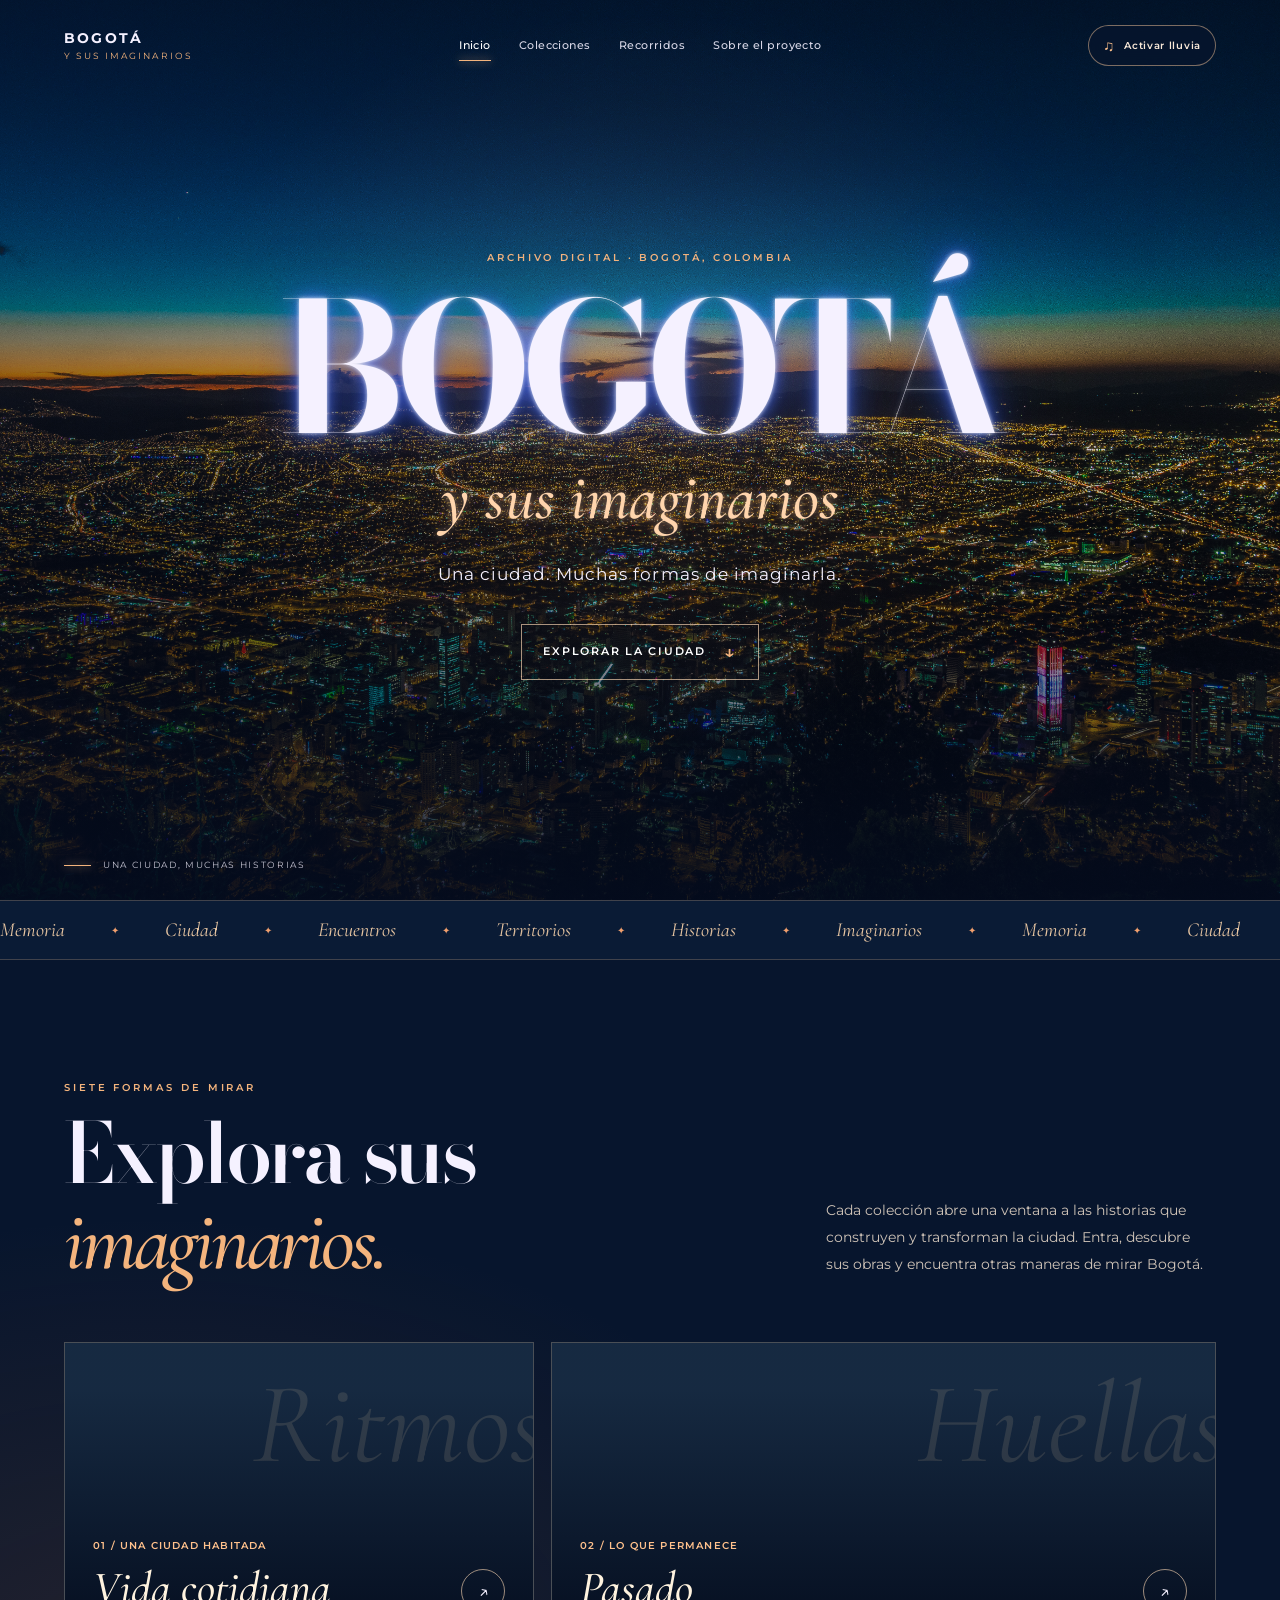
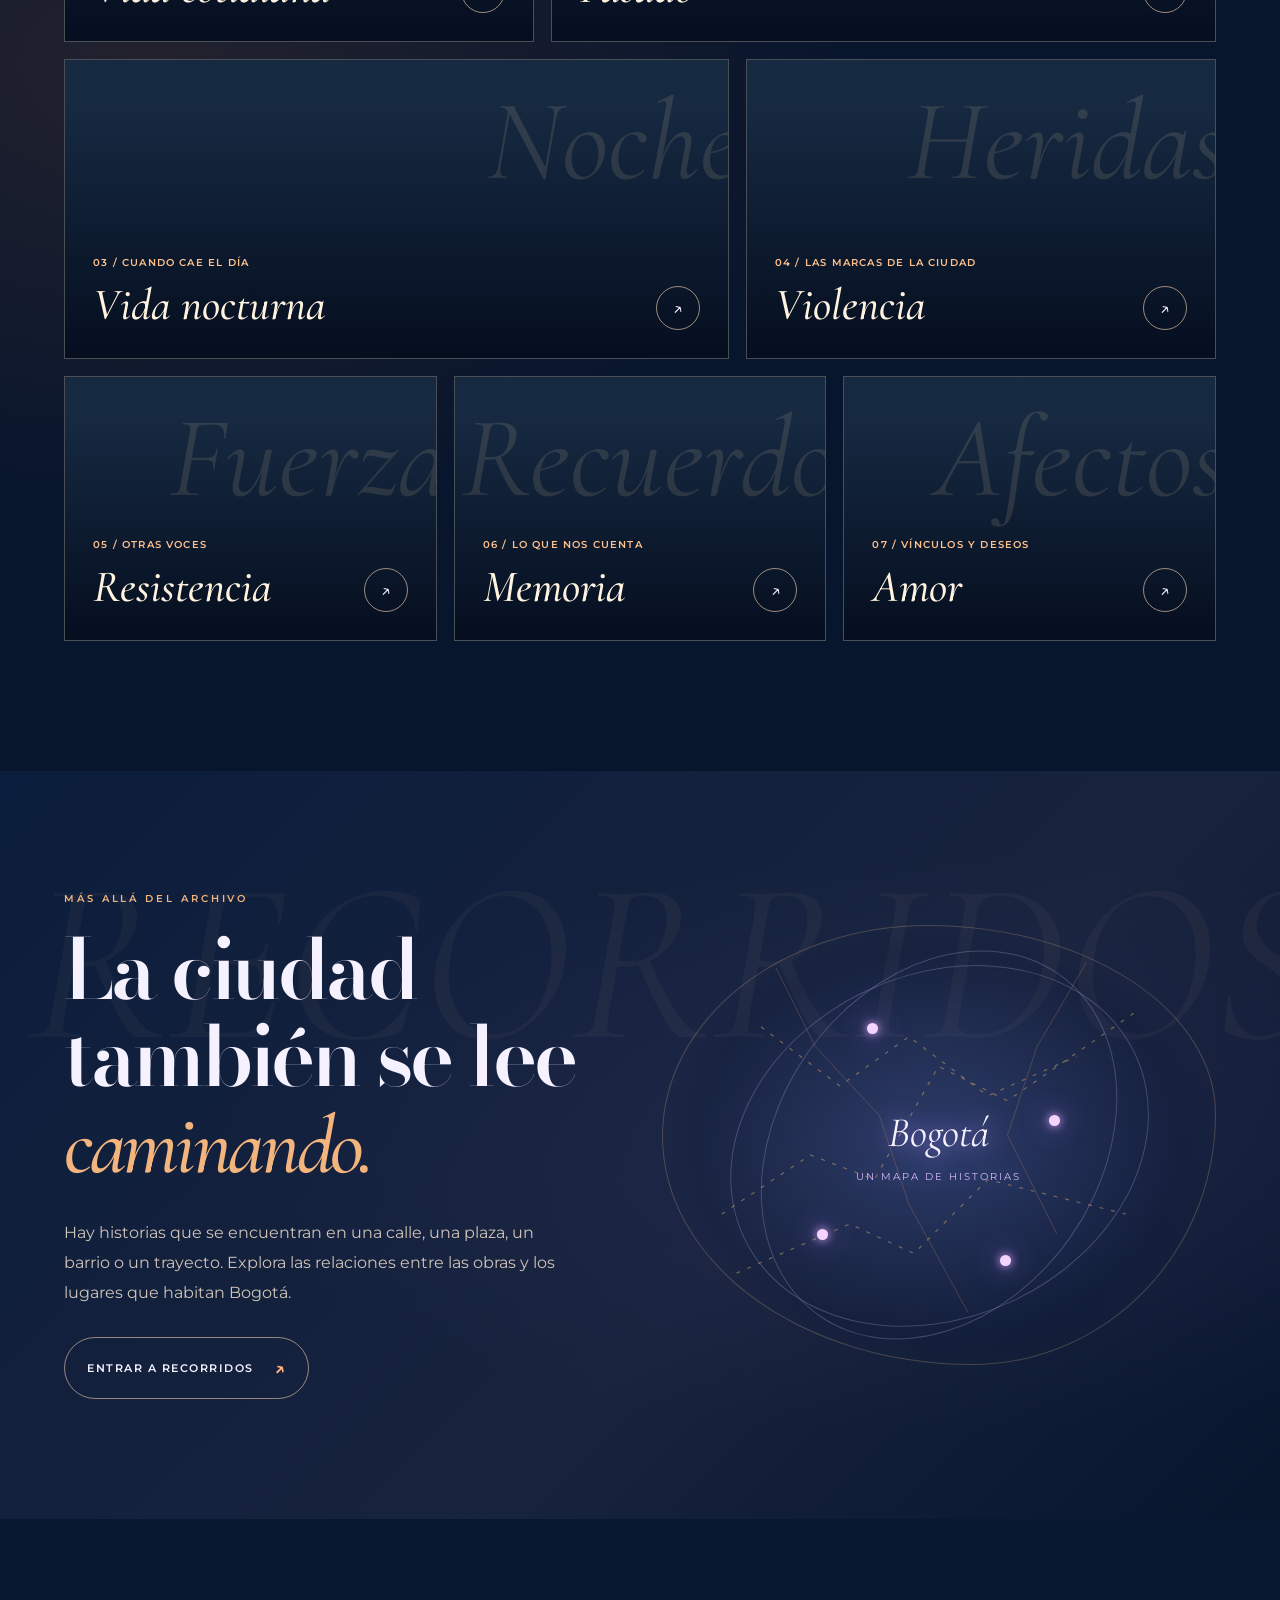
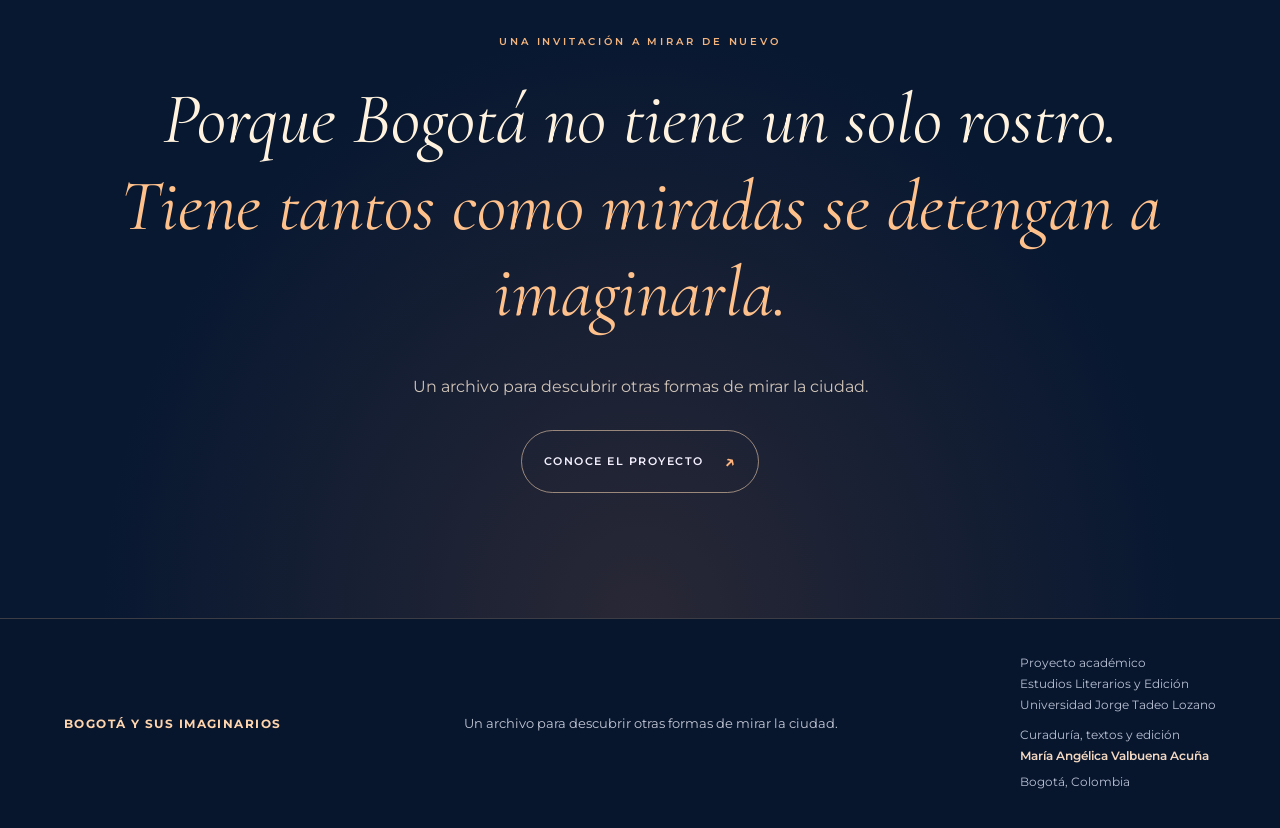
==== commit adb22dcd: "Update index.html" ====
--- a/index.html
+++ b/index.html
@@ -5,7 +5,7 @@
     <meta name="viewport" content="width=device-width, initial-scale=1.0">
     <title>Bogotá y sus imaginarios</title>
     <meta name="description" content="Explora Bogotá a través de sus memorias, afectos, historias y formas de habitar la ciudad.">
-    <link rel="stylesheet" href="style.css">
+    <link rel="stylesheet" href="style-inicio.css">
 </head>
 <body>
 
--- a/style-inicio.css
+++ b/style-inicio.css
@@ -0,0 +1,214 @@
+@import url('https://fonts.googleapis.com/css2?family=Bodoni+Moda:wght@500;600;700;800&family=Cormorant+Garamond:ital,wght@1,400;1,500;1,600&family=Montserrat:wght@400;500;600;700&display=swap');
+
+:root {
+    --azul-noche: #07152D;
+    --azul-profundo: #0A1935;
+    --azul-electrico: #315BFF;
+    --violeta: #A83CFF;
+    --magenta: #D65CFF;
+    --lila: #E5C8FF;
+    --blanco-frio: #F5F1FF;
+    --dorado: #F4B47D;
+    --durazno: #FFC18C;
+    --texto-suave: #D0C4B8;
+    --linea: rgba(255, 205, 157, 0.22);
+    --serif: 'Bodoni Moda', Georgia, serif;
+    --serif-italica: 'Cormorant Garamond', Georgia, serif;
+    --sans: 'Montserrat', Arial, sans-serif;
+}
+
+* { margin: 0; padding: 0; box-sizing: border-box; }
+html { scroll-behavior: smooth; scroll-padding-top: 90px; background: var(--azul-noche); }
+body { background: var(--azul-noche); color: var(--blanco-frio); font-family: var(--sans); line-height: 1.6; overflow-x: hidden; }
+a { color: inherit; text-decoration: none; }
+::selection { background: var(--violeta); color: white; }
+
+.encabezado {
+    position: absolute; z-index: 20; top: 0; left: 0; width: 100%;
+    padding: 25px 5%; display: flex; align-items: center;
+    justify-content: space-between; gap: 24px;
+}
+.marca { display: flex; flex-direction: column; flex: 0 0 auto; font-size: .85rem; font-weight: 700; letter-spacing: .16em; line-height: 1.5; }
+.marca span { font-size: .58rem; font-weight: 400; letter-spacing: .22em; color: var(--dorado); }
+.navegacion { display: flex; align-items: center; justify-content: center; gap: 28px; }
+.navegacion a { position: relative; font-size: .7rem; font-weight: 500; letter-spacing: .04em; color: var(--blanco-frio); opacity: .88; transition: color .3s, opacity .3s; white-space: nowrap; }
+.navegacion a:hover, .navegacion a.activo { color: white; opacity: 1; }
+.navegacion a::after { content: ''; position: absolute; bottom: -7px; left: 0; width: 0; height: 1px; background: var(--dorado); box-shadow: 0 0 8px var(--dorado); transition: width .3s; }
+.navegacion a:hover::after, .navegacion a.activo::after { width: 100%; }
+
+.boton-lluvia {
+    position: static; flex: 0 0 auto; display: inline-flex; align-items: center; gap: 9px;
+    padding: 10px 14px; border: 1px solid rgba(255,205,157,.48); border-radius: 30px;
+    background: rgba(7,21,45,.72); color: #F8E8D8; font-family: var(--sans);
+    font-size: 10px; font-weight: 600; letter-spacing: .07em; cursor: pointer;
+    backdrop-filter: blur(10px); transition: background .3s, box-shadow .3s, border-color .3s;
+    white-space: nowrap;
+}
+.boton-lluvia > span:first-child { color: var(--durazno); font-size: 15px; }
+.boton-lluvia:hover, .boton-lluvia.reproduciendo { background: rgba(180,103,65,.2); border-color: #f5b17e; box-shadow: 0 0 22px rgba(255,164,104,.18); }
+.boton-lluvia:focus-visible { outline: 2px solid var(--dorado); outline-offset: 4px; }
+
+.portada {
+    position: relative; isolation: isolate; min-height: 720px; height: 100svh; max-height: 1100px;
+    overflow: hidden; display: flex; align-items: center; justify-content: center;
+    padding: 130px 5% 100px; background-color: var(--azul-noche);
+    background-image:
+        linear-gradient(180deg, rgba(4,12,31,.48) 0%, rgba(4,12,31,.15) 38%, rgba(4,12,31,.32) 65%, rgba(4,12,31,.88) 100%),
+        linear-gradient(90deg, rgba(4,12,31,.30), transparent 75%),
+        url("imgs/portada.jpg");
+    background-position: center, center, center 55%;
+    background-repeat: no-repeat; background-size: cover;
+}
+.portada::before {
+    content: ''; position: absolute; z-index: -1; inset: 0; pointer-events: none;
+    background: radial-gradient(ellipse at 50% 43%, rgba(255,177,125,.09), transparent 52%);
+}
+.portada-contenido { position: relative; width: 100%; max-width: 1200px; text-align: center; animation: aparecer 1.2s ease both; }
+.etiqueta { font-size: .65rem; font-weight: 600; letter-spacing: .28em; text-transform: uppercase; color: var(--dorado); }
+.portada .etiqueta { margin-bottom: 16px; }
+.portada h1 {
+    font-family: var(--serif); font-size: clamp(5rem,14vw,13rem); font-weight: 700;
+    line-height: .95; letter-spacing: -.055em; color: #F5F1FF;
+    text-shadow: 0 0 4px rgba(255,255,255,.85), 0 0 14px rgba(85,123,255,.8), 0 0 35px rgba(49,91,255,.6), 0 0 75px rgba(49,91,255,.25);
+}
+.subtitulo {
+    margin-top: 10px; font-family: var(--serif-italica); font-size: clamp(2.2rem,5vw,4.8rem);
+    font-style: italic; font-weight: 500; line-height: 1.1; color: #FFD5AD;
+    text-shadow: 0 0 7px rgba(255,213,173,.45), 0 0 20px rgba(239,154,112,.3);
+}
+.introduccion { margin-top: 28px; font-size: clamp(.85rem,1.4vw,1.05rem); letter-spacing: .06em; color: var(--blanco-frio); text-shadow: 0 2px 12px rgba(0,0,0,.8); }
+.explorar {
+    display: inline-flex; align-items: center; gap: 18px; margin-top: 36px; padding: 13px 21px;
+    border: 1px solid rgba(255,218,182,.65); color: white; font-size: .68rem; font-weight: 600;
+    letter-spacing: .16em; transition: background .3s,border-color .3s,box-shadow .3s,transform .3s;
+}
+.explorar span { font-size: 1.1rem; color: var(--dorado); }
+.explorar:hover { background: rgba(239,154,112,.15); border-color: var(--dorado); box-shadow: 0 0 24px rgba(255,166,111,.2); transform: translateY(-3px); }
+.indicador { position: absolute; bottom: 27px; left: 5%; display: flex; align-items: center; gap: 12px; font-size: .58rem; letter-spacing: .18em; color: rgba(245,241,255,.8); }
+.indicador span { display: block; width: 27px; height: 1px; background: var(--dorado); box-shadow: 0 0 8px var(--dorado); }
+
+.franja-palabras { overflow: hidden; border-top: 1px solid var(--linea); border-bottom: 1px solid var(--linea); background: #0A1B35; padding: 17px 0; }
+.franja-contenido { display: flex; gap: 46px; white-space: nowrap; width: max-content; animation: desplazamiento 38s linear infinite; }
+.franja-contenido span { font: italic 20px var(--serif-italica); color: #E8C6A2; }
+.franja-contenido i { font: 10px var(--sans); font-style: normal; color: #F2A06E; align-self: center; }
+@keyframes desplazamiento { to { transform: translateX(-50%); } }
+
+.seccion-colecciones { position: relative; padding: 120px 5% 130px; background: radial-gradient(ellipse at 12% 50%,rgba(160,91,48,.18),transparent 45%),var(--azul-noche); }
+.contenedor { width: min(1420px,100%); margin: 0 auto; }
+.encabezado-seccion { display: flex; justify-content: space-between; align-items: end; gap: 40px; margin-bottom: 58px; }
+.encabezado-seccion h2 { margin-top: 14px; font-family: var(--serif); font-size: clamp(2.8rem,6.5vw,5.5rem); font-weight: 600; line-height: 1.02; letter-spacing: -.045em; }
+.encabezado-seccion h2 em { color: var(--dorado); font-family: var(--serif-italica); font-weight: 500; }
+.texto-intro-seccion { max-width: 390px; color: var(--texto-suave); line-height: 1.85; font-size: .9rem; margin-bottom: 7px; }
+
+.colecciones-grid { display: grid; grid-template-columns: repeat(12,minmax(0,1fr)); gap: 17px; }
+.coleccion {
+    position: relative; isolation: isolate; overflow: hidden; min-height: 300px;
+    display: flex; align-items: end; padding: 28px; border: 1px solid rgba(255,205,157,.22);
+    background-color: #172b43; background-position: center; background-size: cover;
+    transition: transform .5s,border-color .5s;
+}
+.coleccion::before { content: ''; position: absolute; z-index: -1; inset: 0; background: linear-gradient(0deg,rgba(4,12,29,.94),rgba(4,12,29,.05) 85%); transition: opacity .5s,transform .7s; }
+.coleccion::after { content: attr(data-palabra); position: absolute; z-index: -1; right: -12px; top: 12px; white-space: nowrap; font: italic clamp(65px,9vw,125px) var(--serif-italica); color: rgba(255,221,174,.12); }
+.coleccion:hover { transform: translateY(-8px); border-color: rgba(255,178,119,.8); }
+.coleccion:hover::before { transform: scale(1.06); }
+.coleccion-1,.coleccion-4 { grid-column: span 5; }
+.coleccion-2,.coleccion-3 { grid-column: span 7; }
+.coleccion-5,.coleccion-6,.coleccion-7 { grid-column: span 4; min-height: 265px; }
+.coleccion-1 { background-image: url("imagenes/domingo-avenida-caracas.jpg"); }
+.coleccion-2 { background-image: url("imagenes/parque-independencia.jpg"); }
+.coleccion-3 { background-image: url("imagenes/opus-en-las-nubes.jpg"); }
+.coleccion-4 { background-image: url("imagenes/quema-de-tranvias.jpg"); }
+.coleccion-5 { background-image: url("imagenes/fuerza-y-raiz.jpg"); }
+.coleccion-6 { background-image: url("imagenes/la-siempreviva.jpg"); }
+.coleccion-7 { background-image: url("imagenes/bolero-falaz.jpeg"); }
+.contenido-coleccion { position: relative; z-index: 1; width: 100%; display: flex; justify-content: space-between; align-items: end; gap: 18px; }
+.numero { display: block; font-size: .62rem; font-weight: 600; letter-spacing: .12em; color: var(--durazno); }
+.contenido-coleccion h3 { margin-top: 10px; font: italic 500 clamp(1.8rem,3.5vw,2.8rem)/1.1 var(--serif-italica); color: #FFF3DF; }
+.flecha { flex: 0 0 44px; width: 44px; height: 44px; border: 1px solid rgba(255,218,182,.6); border-radius: 50%; display: grid; place-items: center; font-size: 1.2rem; transition: transform .4s,background .4s; }
+.coleccion:hover .flecha { transform: rotate(45deg); background: rgba(239,154,112,.2); }
+
+.seccion-recorridos { position: relative; overflow: hidden; padding: 120px 5%; background: linear-gradient(135deg,#0B1D3C,#18233D 60%,#07152D); }
+.seccion-recorridos::before { content: ''; position: absolute; inset: 0; background: radial-gradient(ellipse at 75% 50%,rgba(95,83,160,.13),transparent 55%); pointer-events: none; }
+.recorridos-contenido { position: relative; z-index: 1; display: grid; grid-template-columns: 1fr 1.05fr; gap: 70px; align-items: center; }
+.texto-recorridos h2 { max-width: 620px; margin-top: 18px; font: 600 clamp(2.8rem,6.5vw,5.5rem)/1.04 var(--serif); letter-spacing: -.04em; }
+.texto-recorridos h2 em { color: var(--dorado); font-family: var(--serif-italica); font-weight: 500; }
+.texto-recorridos > p:not(.etiqueta) { max-width: 500px; margin: 28px 0; color: var(--texto-suave); font-size: 1rem; line-height: 1.9; }
+.enlace-redondo { display: inline-flex; align-items: center; gap: 20px; padding: 15px 22px; border: 1px solid rgba(255,218,182,.55); border-radius: 50px; font-size: .67rem; font-weight: 600; letter-spacing: .14em; transition: all .4s; }
+.enlace-redondo span { font-size: 1.2rem; color: #FFB47D; transition: transform .4s; }
+.enlace-redondo:hover { background: rgba(239,154,112,.12); box-shadow: 0 0 35px rgba(255,166,111,.15); transform: translateY(-3px); }
+.enlace-redondo:hover span { transform: translate(5px,-5px); }
+.mapa-abstracto { height: 440px; position: relative; display: grid; place-items: center; border: 1px solid rgba(255,205,142,.22); border-radius: 48% 52% 44% 56%/48% 43% 57% 52%; background: radial-gradient(ellipse at 50% 50%,rgba(86,119,205,.25),rgba(8,23,52,.15) 62%,transparent 70%); }
+.mapa-abstracto::before,.mapa-abstracto::after { content: ''; position: absolute; width: 78%; height: 78%; border: 1px solid rgba(206,187,255,.25); border-radius: 50%; transform: rotate(-25deg); }
+.mapa-abstracto::after { width: 58%; height: 95%; transform: rotate(35deg); }
+.lineas-mapa { position: absolute; width: 90%; height: 90%; opacity: .45; }
+.punto-mapa { position: absolute; z-index: 2; width: 11px; height: 11px; border-radius: 50%; background: #F4D4FF; box-shadow: 0 0 10px #E6AAFF,0 0 28px #A77AFF; animation: pulso 2.5s infinite; }
+.punto-1 { top: 22%; left: 37%; }.punto-2 { top: 43%; left: 70%; animation-delay: .5s; }.punto-3 { top: 69%; left: 28%; animation-delay: 1s; }.punto-4 { top: 75%; left: 61%; animation-delay: 1.5s; }
+@keyframes pulso { 50% { transform: scale(1.8); opacity: .55; } }
+.centro-mapa { position: relative; z-index: 3; font: italic 42px var(--serif-italica); text-align: center; text-shadow: 0 0 25px #A98AFF; }
+.centro-mapa small { display: block; margin-top: 12px; font: 10px var(--sans); letter-spacing: .2em; color: #D4B9FF; }
+.marca-agua-recorridos { position: absolute; left: 2%; top: 7%; white-space: nowrap; pointer-events: none; font: italic clamp(90px,18vw,230px) var(--serif-italica); color: rgba(255,205,157,.045); animation: deriva 24s linear infinite; }
+@keyframes deriva { to { transform: translateX(-8%); } }
+
+.cierre { padding: 115px 5% 125px; text-align: center; background: radial-gradient(ellipse at 50% 100%,rgba(190,112,75,.18),transparent 60%),#081831; }
+.cierre blockquote { max-width: 1050px; margin: 25px auto 38px; font: italic clamp(2.3rem,6vw,4.5rem)/1.2 var(--serif-italica); color: #FFF3DF; }
+.cierre blockquote em { color: #FFC18C; }
+.cierre > .contenedor > p:not(.etiqueta) { max-width: 620px; margin: 0 auto; color: var(--texto-suave); line-height: 1.8; }
+.enlace-proyecto { margin-top: 28px; }
+
+.pie-pagina { padding: 34px 5%; border-top: 1px solid var(--linea); display: flex; align-items: center; justify-content: space-between; gap: 28px; flex-wrap: wrap; color: rgba(245,241,255,.7); }
+.pie-marca { font-size: .75rem; font-weight: 700; letter-spacing: .12em; color: #FFD5AD; }
+.pie-frase { color: #C4C8D6; font-size: .82rem; text-align: center; }
+.creditos { color: #B9C1D4; font-size: .72rem; line-height: 1.85; }
+.creditos p { margin: 0; }
+.credito-autoria { margin-top: 8px !important; }
+.credito-autoria span,.credito-autoria strong { display: block; }
+.credito-autoria strong { font-weight: 600; color: #F2D7C1; }
+.ubicacion { margin-top: 5px !important; }
+
+.aparecer { opacity: 0; transform: translateY(32px); transition: opacity .9s ease,transform .9s ease; }
+.aparecer.visible { opacity: 1; transform: none; }
+@keyframes aparecer { from { opacity: 0; transform: translateY(18px); } to { opacity: 1; transform: translateY(0); } }
+
+@media (max-width: 1000px) {
+    .encabezado { flex-wrap: wrap; padding: 22px 5%; }
+    .navegacion { gap: 18px; }
+    .recorridos-contenido { gap: 35px; }
+    .pie-frase { text-align: left; }
+}
+@media (max-width: 800px) {
+    .encabezado { align-items: flex-start; }
+    .navegacion { order: 3; width: 100%; flex-wrap: wrap; gap: 13px 22px; }
+    .boton-lluvia { margin-left: auto; }
+    .portada { min-height: 680px; padding-top: 170px; background-position: center,center,58% center; }
+    .portada h1 { font-size: clamp(4rem,15vw,8rem); }
+    .encabezado-seccion { display: block; }
+    .texto-intro-seccion { margin-top: 24px; }
+    .coleccion-1,.coleccion-2,.coleccion-3,.coleccion-4,.coleccion-5,.coleccion-6,.coleccion-7 { grid-column: span 6; min-height: 250px; }
+    .recorridos-contenido { grid-template-columns: 1fr; }
+    .mapa-abstracto { height: 350px; margin-top: 15px; }
+    .pie-pagina { align-items: flex-start; flex-direction: column; }
+}
+@media (max-width: 520px) {
+    .encabezado { padding: 18px 5%; gap: 15px; }
+    .marca { font-size: .78rem; }
+    .marca span { font-size: .52rem; }
+    .navegacion { gap: 12px 16px; }
+    .navegacion a { font-size: .62rem; }
+    .boton-lluvia { padding: 8px 11px; font-size: 9px; }
+    .portada { min-height: 650px; height: 92svh; padding-right: 5%; padding-left: 5%; background-position: center,center,60% center; }
+    .portada h1 { font-size: clamp(3.5rem,16vw,5.5rem); letter-spacing: -.06em; }
+    .subtitulo { font-size: clamp(2rem,8vw,2.8rem); }
+    .portada .etiqueta { font-size: .55rem; letter-spacing: .16em; }
+    .introduccion { font-size: .8rem; }
+    .indicador { left: 5%; font-size: .5rem; }
+    .seccion-colecciones,.seccion-recorridos { padding: 82px 6%; }
+    .coleccion-1,.coleccion-2,.coleccion-3,.coleccion-4,.coleccion-5,.coleccion-6,.coleccion-7 { grid-column: span 12; min-height: 235px; }
+    .mapa-abstracto { height: 280px; }
+    .cierre { padding: 85px 6%; }
+    .pie-pagina { padding: 30px 6%; }
+    .creditos { font-size: .7rem; }
+}
+@media (prefers-reduced-motion: reduce) {
+    *,*::before,*::after { scroll-behavior: auto !important; animation: none !important; transition: none !important; }
+    .aparecer { opacity: 1; transform: none; }
+}
